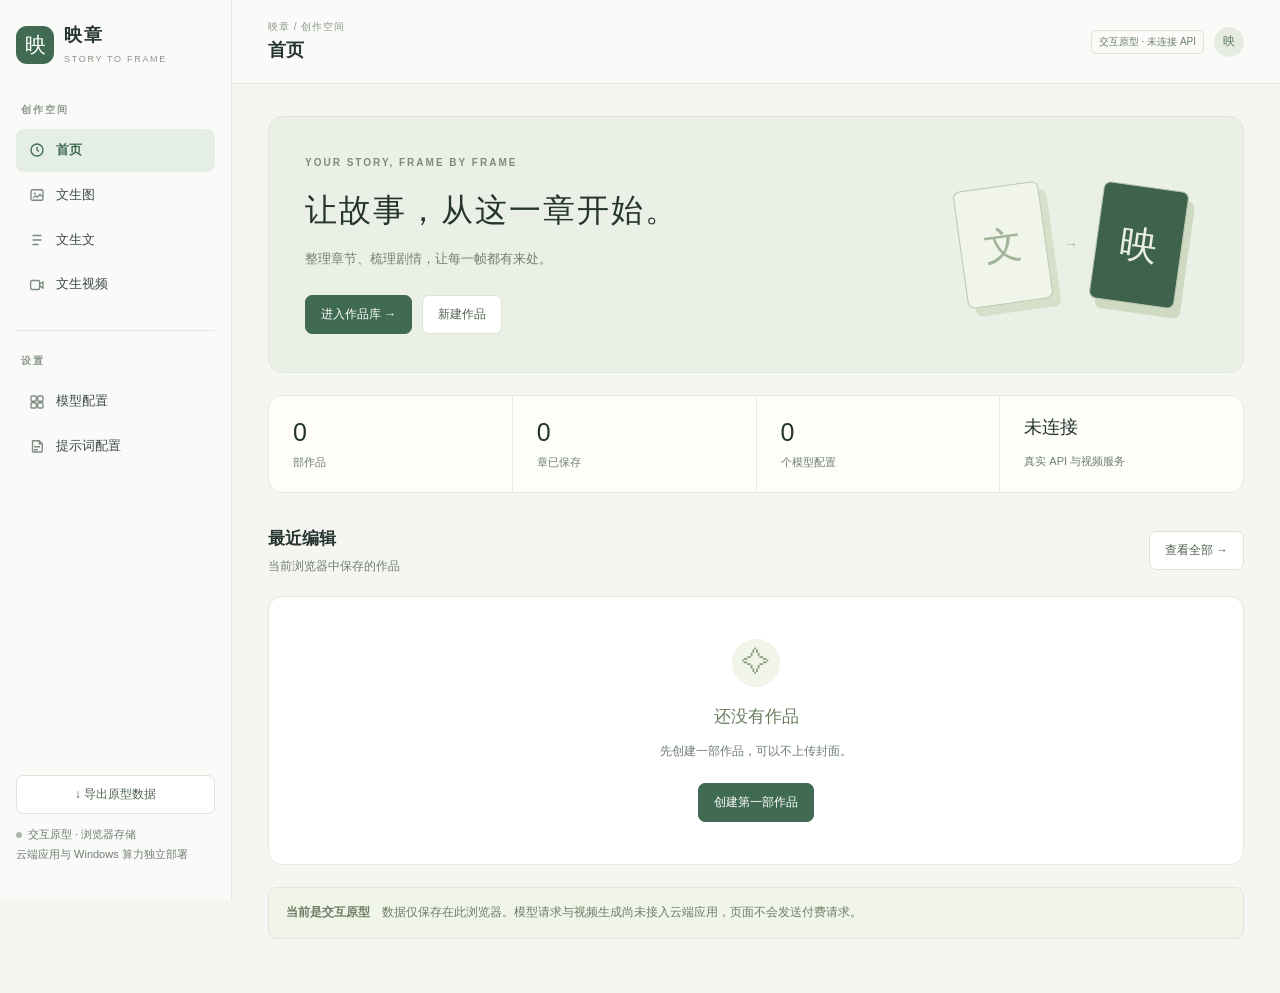
==== src/novel_anime/ui/web/index.html @ 4d5124ff "Deploy designed web interface with cloud persistence and task controls" ====
<!doctype html>
<html lang="zh-CN">
<head>
<meta charset="utf-8">
<meta name="viewport" content="width=device-width, initial-scale=1">
<title>映章 · 小说动漫工作台</title>
<style>
:root {
  --green: #406b52;
  --ink: #25342e;
  --muted: #78847b;
  --line: #e5e9e2;
  --bg: #f5f6f2;
  --side: #fafbf8;
}
* { box-sizing: border-box; }
body {
  margin: 0;
  background: var(--bg);
  color: var(--ink);
  font: 14px/1.6 -apple-system, BlinkMacSystemFont, "Segoe UI", "PingFang SC", "Microsoft YaHei", sans-serif;
}
.app { display: grid; grid-template-columns: 232px 1fr; min-height: 100vh; }
.sidebar {
  background: var(--side);
  border-right: 1px solid var(--line);
  padding: 14px 16px 24px;
  min-height: 100vh;
}
.brand { display: flex; gap: 10px; align-items: center; }
.brand .mark {
  width: 32px; height: 32px; border-radius: 8px; background: var(--green); color: #fff;
  display: grid; place-items: center; font-size: 16px; flex: none;
}
.brand b { display: block; font-size: 16px; font-weight: 650; line-height: 1.2; }
.brand small { display: block; color: #8b938c; font-size: 11px; margin-top: 1px; }
.sidebar-body { margin-top: 22px; }
.nav { display: flex; flex-direction: column; gap: 2px; }
.nav button {
  position: relative;
  width: calc(100% + 32px);
  margin-left: -16px;
  border: 0;
  background: transparent;
  color: #3d4a44;
  text-align: left;
  padding: 10px 16px 10px 18px;
  display: flex;
  align-items: center;
  gap: 10px;
  font-size: 14px;
  cursor: pointer;
}
.nav button svg { width: 18px; height: 18px; flex: none; color: #7d8a82; }
.nav button.active {
  background: #e7f0ea;
  color: var(--green);
  font-weight: 600;
}
.nav button.active svg { color: var(--green); }
.nav button.active::before {
  content: "";
  position: absolute;
  left: 0;
  top: 8px;
  bottom: 8px;
  width: 3px;
  border-radius: 0 2px 2px 0;
  background: var(--green);
}
.nav-label {
  margin: 0 0 8px;
  color: #9aa197;
  font-size: 12px;
  font-weight: 400;
  line-height: 1.2;
}
.nav-split { height: 1px; background: var(--line); margin: 14px 0 12px; }
.main { min-width: 0; min-height: 100vh; }
.topbar {
  height: 56px;
  padding: 0 28px;
  display: flex;
  align-items: center;
  border-bottom: 1px solid #cfd6cc;
  background: var(--bg);
}
.main.has-tabs .topbar { border-bottom: 0; }
.subnav {
  display: flex;
  gap: 28px;
  align-items: flex-end;
  padding: 0 28px;
  border-bottom: 1px solid #cfd6cc;
  background: var(--bg);
}
.subnav.hidden { display: none; }
.subnav button {
  position: relative;
  border: 0;
  background: none;
  padding: 8px 0 14px;
  color: #5d6a63;
  font-size: 14px;
  cursor: pointer;
  white-space: nowrap;
}
.subnav button::after {
  content: "";
  position: absolute;
  left: 50%;
  bottom: -6px;
  width: 11px;
  height: 11px;
  border-radius: 50%;
  transform: translateX(-50%);
  background: var(--bg);
  border: 1.5px solid #c5cdc6;
  z-index: 1;
}
.subnav button.active {
  color: var(--green);
  font-weight: 600;
}
.subnav button.active::after {
  background: var(--green);
  border-color: var(--green);
}
.topbar h1 {
  margin: 0;
  font-size: 16px;
  font-weight: 600;
  letter-spacing: 0;
}
.page-note {
  margin: 28px;
  color: var(--muted);
  font-size: 14px;
}
.page-note.hidden { display: none; }
.back {
  border: 0;
  background: none;
  color: var(--muted);
  padding: 0 10px 0 0;
  font-size: 16px;
  cursor: pointer;
}
.back.hidden { display: none; }
.covers {
  display: grid;
  grid-template-columns: repeat(4, minmax(140px, 180px));
  gap: 28px 24px;
  padding: 32px;
}
.cover-card { position: relative; }
.cover, .cover-add {
  width: 100%;
  aspect-ratio: 2 / 3;
  border: 1px solid #d5ddd4;
  border-radius: 12px;
  background: #fff;
  color: var(--ink);
  cursor: pointer;
  padding: 14px;
  display: flex;
  align-items: flex-end;
  font-size: 15px;
  font-weight: 600;
  text-align: left;
  box-shadow: 0 8px 24px #273d2b0a;
  position: relative;
  overflow: hidden;
}
.cover-img { position: absolute; inset: 0; width: 100%; height: 100%; object-fit: cover; }
.cover span { position: relative; z-index: 1; }
.cover-chip {
  position: absolute;
  top: 10px;
  z-index: 2;
  border: 1px solid #d5ddd4;
  background: #fff;
  border-radius: 7px;
  padding: 2px 8px;
  font-size: 12px;
  cursor: pointer;
}
.cover-edit { right: 10px; color: var(--green); border-color: #c5d7cb; }
.cover-delete { left: 10px; color: #9a5348; border-color: #ead8d4; }
.drawer {
  display: grid;
  grid-template-rows: 0fr;
  width: 100%;
  margin: 0;
  background: #fff;
  transition: grid-template-rows .38s ease;
}
.drawer.open { grid-template-rows: 1fr; }
.drawer-panel {
  overflow: hidden;
  min-height: 0;
}
.drawer-panel-inner {
  padding: 22px 32px 28px;
  transform: translateY(100%);
  transition: transform .4s ease;
}
.drawer.open .drawer-panel-inner {
  transform: translateY(0);
}
@media (prefers-reduced-motion: reduce) {
  .drawer, .drawer-panel-inner { transition: none; }
}
.drawer-head { display: flex; justify-content: space-between; align-items: center; margin-bottom: 16px; }
.drawer-head h2 { margin: 0; font-size: 16px; }
.drawer-label { font-size: 14px; font-weight: 600; margin-bottom: 8px; }
.drawer-close { border: 0; background: none; color: var(--muted); cursor: pointer; font-size: 13px; }
.drawer-body { display: grid; grid-template-columns: 150px 1fr; gap: 28px; align-items: start; }
.meta-rows { display: flex; flex-direction: column; gap: 14px; }
.meta-row { display: grid; grid-template-columns: 84px 1fr; align-items: center; gap: 8px; font-size: 14px; font-weight: 600; }
.meta-row input, .meta-row select {
  width: 100%;
  border: 1px solid #e1e7dc;
  border-radius: 7px;
  background: #fcfdfb;
  padding: 8px 10px;
  font: inherit;
  font-weight: 400;
}
.cover-preview {
  width: 100%;
  aspect-ratio: 2 / 3;
  height: auto;
  border: 1px dashed #c5d7cb;
  border-radius: 12px;
  display: grid;
  place-items: center;
  color: var(--muted);
  font-size: 13px;
  font-weight: 400;
  overflow: hidden;
  background: #f7f8f4;
  cursor: pointer;
  position: relative;
  padding: 0;
}
.cover-preview img { width: 100%; height: 100%; object-fit: cover; }
.cover-preview span {
  position: absolute;
  inset: auto 0 0;
  background: #1e2e2888;
  color: #fff;
  font-size: 12px;
  padding: 4px 0;
}
.cast { margin-top: 22px; }
.cast h3 { margin: 0 0 6px; font-size: 14px; }
.cast p { margin: 0 0 10px; color: var(--muted); font-size: 12px; }
.cast table { width: 100%; border-collapse: collapse; font-size: 13px; }
.cast th, .cast td { text-align: left; padding: 10px 12px; border-bottom: 1px solid var(--line); }
.cast th { color: var(--green); font-weight: 600; background: #f4f7f2; }
.cast td.empty { color: var(--muted); text-align: center; }
.create-hint { margin: 14px 0 0; color: #9a5348; font-size: 12px; }
.create-hint.hidden { display: none; }
.drawer-actions { margin-top: 18px; display: flex; justify-content: space-between; align-items: center; }
.drawer-save, .drawer-delete {
  border-radius: 7px;
  padding: 8px 16px;
  cursor: pointer;
  font: inherit;
  font-size: 13px;
}
.drawer-save { border: 0; background: var(--green); color: #fff; }
.drawer-delete { border: 1px solid #ead8d4; background: #fff; color: #9a5348; }
.drawer-delete.hidden { display: none; }
.cover-add {
  align-items: center;
  justify-content: center;
  color: var(--green);
  font-size: 42px;
  font-weight: 400;
  line-height: 1;
}
.shelf.hidden, #text-pages.hidden, .subnav.hidden { display: none; }
/* Preserve the original sage palette and quiet editorial layout. */
:root{--green-dark:#2d503d;--muted:#6e7c73;--radius:14px;--shadow:0 10px 36px #243f2d06}
button,input,select,textarea{font:inherit}button{touch-action:manipulation}button:focus-visible,a:focus-visible{outline:3px solid #7aab8b;outline-offset:3px}input:focus,textarea:focus,select:focus{outline:2px solid #96b49d;outline-offset:1px;border-color:#96b49d}button:disabled{opacity:.5;cursor:not-allowed}button{transition:background .16s,box-shadow .16s,transform .16s}button:not(:disabled):active{transform:translateY(1px)}[hidden],.hidden{display:none!important}.sidebar{position:sticky;top:0;height:100dvh;display:flex;flex-direction:column;padding-top:25px}.brand{margin-bottom:8px}.brand .mark{width:38px;height:38px;border-radius:11px;font-family:serif;font-size:21px}.brand b{font-size:18px;letter-spacing:2px}.brand small{font-size:9px;letter-spacing:1.7px;margin-top:5px}.sidebar-body{margin-top:30px}.nav-label{letter-spacing:2px;font-size:10px;font-weight:600;margin-left:5px;margin-bottom:13px;color:#8a968d}.nav button{width:100%;margin:0;border-radius:8px;padding:11px 12px;font-size:13px}.nav button.active::before{display:none}.nav button:hover{background:#edf2eb}.nav button.active{background:#e5eee6}.nav-split{margin:24px 0}.sidebar-footer{margin-top:auto;padding-top:24px}.sidebar-footer .btn{width:100%;font-size:12px}.sidebar-footer p{font-size:11px;color:var(--muted);line-height:1.8}.sidebar-footer .dot{display:inline-block;width:6px;height:6px;border-radius:50%;background:#acb7a9;margin-right:6px}.topbar{height:84px;justify-content:space-between;border-color:var(--line);padding:0 36px;background:#fafbf8}.topbar-left{display:flex;align-items:center;gap:8px}.topbar h1{font-size:18px;line-height:1.4}.breadcrumb{font-size:10px;color:#8b968d;letter-spacing:1px;margin-bottom:3px}.topbar-right{display:flex;align-items:center;gap:10px}.prototype-tag{border:1px solid #dce5d9;border-radius:5px;color:#6a7c6c;padding:3px 7px;font-size:10px}.avatar{width:30px;height:30px;display:grid;place-items:center;border-radius:50%;background:#e7ece2;font-size:12px;color:#5d765d}.subnav{padding:0 36px;gap:24px;border-color:var(--line);background:#fafbf8;overflow:auto}.subnav button{font-size:12px;padding:12px 0 16px}.subnav button::after{height:2px;width:100%;border:0;border-radius:0;left:0;bottom:0;transform:none;background:transparent}.subnav button.active::after{background:var(--green)}#workspace{padding:32px 36px;max-width:1480px;margin:0 auto}.welcome{background:#eaf0e5;border:1px solid #dee6d8;border-radius:var(--radius);padding:38px 36px;display:flex;align-items:center;justify-content:space-between;gap:28px;position:relative;overflow:hidden}.eyebrow{font-size:10px;letter-spacing:2px;color:#7c8e78;font-weight:600}.welcome h2{font-family:"Songti SC","Noto Serif CJK SC",serif;font-weight:500;font-size:32px;letter-spacing:2px;margin:14px 0 8px}.welcome p{color:#72816e;font-size:13px}.welcome .actions{margin-top:25px}.welcome-art{display:flex;align-items:center;gap:18px;margin-right:25px;color:#a0b49a}.welcome-art div{width:86px;height:118px;border:1px solid #b9c9ae;border-radius:7px;display:grid;place-items:center;font:38px serif;background:#f4f7ecaa;transform:rotate(-8deg);box-shadow:7px 9px 0 #d5dfc9}.welcome-art div:last-child{transform:rotate(8deg);background:#3f624d;color:#e9eee2;box-shadow:7px 9px 0 #cedac2}.actions{display:flex;align-items:center;gap:10px;flex-wrap:wrap}.btn{display:inline-flex;align-items:center;justify-content:center;gap:6px;padding:9px 15px;border:1px solid #dce3d7;border-radius:7px;color:#50624f;background:#fff;cursor:pointer;font-size:12px;text-decoration:none}.btn:hover:not(:disabled){background:#f0f4eb;border-color:#b8c9af}.btn.primary{background:var(--green);border-color:var(--green);color:#fff}.btn.primary:hover:not(:disabled){background:var(--green-dark)}.stats{display:grid;grid-template-columns:repeat(4,1fr);gap:1px;background:var(--line);border:1px solid var(--line);border-radius:var(--radius);margin:22px 0 32px;overflow:hidden}.stats>div{background:#fdfefa;padding:19px 24px}.stats strong{font-size:25px;font-weight:500;display:block;line-height:1.4}.stats>div:last-child strong{font-size:18px;margin-bottom:9px}.stats span{font-size:11px;color:var(--muted)}.section-head{display:flex;justify-content:space-between;align-items:center;gap:16px;margin-bottom:20px}.section-head h2{font-size:17px;font-weight:600;margin:0 0 5px}.section-head p{font-size:12px;color:var(--muted);margin:0}.section-head .eyebrow{margin-bottom:9px}.recent-list{background:#fff;border:1px solid var(--line);border-radius:var(--radius);overflow:hidden}.recent-item{width:100%;background:#fff;border:0;border-bottom:1px solid var(--line);padding:15px 21px;display:flex;align-items:center;gap:14px;cursor:pointer;text-align:left;color:var(--ink)}.recent-item:last-child{border:0}.recent-item:hover{background:#fafcf6}.recent-item small{display:block;color:var(--muted);font-size:11px;margin-top:3px}.recent-item b{font-size:13px;font-weight:500}.mini-cover{background:#e9eddf;color:#688161;width:34px;height:45px;display:grid;place-items:center;border-radius:3px;font:18px serif}.recent-time{margin-left:auto;color:#83917e;font-size:11px}.notice{border:1px solid #e0e7d9;background:#f0f4e9;border-radius:9px;padding:14px 17px;font-size:12px;color:#6e7e64;display:flex;gap:12px;line-height:1.8;margin:22px 0}.notice b{flex-shrink:0;font-weight:600}.shelf-toolbar{padding:30px 32px 0;display:flex;align-items:center;justify-content:space-between;gap:18px}.shelf-toolbar h2{margin:0 0 3px;font-size:18px}.shelf-toolbar p{font-size:12px;color:var(--muted);margin:0}.shelf-tools{display:flex;gap:8px;align-items:center}.shelf-tools input,.shelf-tools select{border:1px solid var(--line);background:#fff;padding:8px 10px;border-radius:7px;color:var(--ink);font-size:12px}.shelf-tools input{max-width:170px}.covers{grid-template-columns:repeat(auto-fill,minmax(155px,190px));gap:28px 24px;padding:28px 32px}.cover{padding:0;aspect-ratio:3/4;border-radius:10px}.cover:hover{box-shadow:0 8px 24px #273d2b14;transform:translateY(-3px)}.cover-pattern{width:100%;height:100%;background:linear-gradient(135deg,#e5e9da,#eff1e5 50%,#d5dfca);display:flex;flex-direction:column;align-items:center;justify-content:space-between;padding:24px 16px;position:relative;isolation:isolate}.cover-pattern::before{content:"";position:absolute;width:160%;height:90%;border:1px solid #bbc9ac;border-radius:50%;left:-30%;top:40%;z-index:-1;box-shadow:0 10px 0 #d4ddc7,0 20px 0 #b9c8aa33}.cover-pattern strong{font:25px/1.5 "Songti SC",serif;letter-spacing:4px;color:#4b6447;overflow-wrap:anywhere}.cover-pattern small{font-size:9px;letter-spacing:2px;color:#829174}.cover-pattern i{font-style:normal;font-size:8px;letter-spacing:3px;color:#718067}.book-caption{display:flex;align-items:flex-start;justify-content:space-between;margin-top:12px;gap:5px}.book-caption b{font-size:13px;font-weight:600}.book-caption small{display:block;font-size:10px;color:var(--muted);margin-top:4px}.icon-btn{background:transparent;border:0;cursor:pointer;color:#8a9786;letter-spacing:2px;padding:0 3px;min-height:28px}.cover-add{aspect-ratio:3/4;border-style:dashed;background:#f9fbf5;flex-direction:column;gap:12px;border-radius:10px}.cover-add:hover{background:#eff4e9}.cover-add small{font-size:12px;font-weight:400}.drawer{border-top:1px solid var(--line);border-bottom:1px solid var(--line)}.drawer-panel-inner{max-width:1000px}.drawer-body{grid-template-columns:120px 1fr}.drawer-head{margin-bottom:23px}.drawer-head h2{font-size:18px}.upload-placeholder{position:static!important;color:#85947b!important;background:none!important;line-height:2!important;font-size:14px!important}.upload-placeholder small{font-size:9px}.meta-row{grid-template-columns:85px 1fr}.meta-row input,.meta-row select{max-width:550px}.cast p{line-height:1.8}.cast table{border:1px solid var(--line)}#text-pages{padding:24px 36px;max-width:1480px;margin:auto}.chapter-bar{display:flex;align-items:center;gap:12px;margin-bottom:22px;flex-wrap:wrap}.chapter-bar label{font-size:12px;color:var(--muted);display:flex;align-items:center;gap:10px}.chapter-bar select{min-width:180px;max-width:340px;padding:9px 12px;border:1px solid var(--line);border-radius:7px;background:#fff;color:var(--ink);font-size:12px}.chapter-bar>.muted{margin-left:auto;font-size:11px}.editor-grid{display:grid;grid-template-columns:minmax(0,1fr) 240px;gap:22px;align-items:start}.panel{background:#fff;border:1px solid var(--line);border-radius:var(--radius);padding:25px;box-shadow:var(--shadow)}.panel h3{margin:0 0 18px;font-size:15px;font-weight:600}.field{display:flex;flex-direction:column;gap:8px;font-size:12px;font-weight:500;color:#50604e;margin-bottom:18px;min-width:0}.field input,.field select,.field textarea{width:100%;border:1px solid #e0e6da;background:#fcfdf9;border-radius:7px;padding:10px 12px;color:var(--ink);font-size:13px;min-width:0}.field textarea{resize:vertical;line-height:1.9}.field small{color:var(--muted);font-weight:400;font-size:11px;line-height:1.8}.field-row{display:grid;grid-template-columns:1fr 1fr;gap:16px}.manuscript{min-height:340px;font-family:"Songti SC","Noto Serif CJK SC",serif!important;font-size:15px!important;line-height:2.2!important}.editor-footer{display:flex;justify-content:space-between;font-size:10px;color:#8b9683;margin:-9px 0 23px}.guidance{background:#f4f6ed;padding:23px}.guidance h3{font:20px/1.6 "Songti SC",serif;margin:15px 0}.guidance ol{padding-left:18px;font-size:12px;line-height:2;color:#7a8672}.guidance li{padding:5px 0}.guidance p{font-size:11px;color:var(--muted);line-height:1.9}.guidance hr{border:0;border-top:1px solid var(--line);margin:22px 0}.badge{display:inline-flex;border:1px solid #dce6d4;background:#eff5e9;color:#6f835e;border-radius:5px;padding:3px 8px;font-size:10px;white-space:nowrap}.badge.amber{border-color:#ecdfc5;background:#fbf5e9;color:#a08a55}.muted{color:var(--muted);font-size:12px;line-height:1.9}.empty-state{text-align:center;padding:42px 24px;color:var(--muted)}.empty-symbol{width:48px;height:48px;border-radius:50%;background:#f0f4e9;color:#8a9e7b;display:grid;place-items:center;margin:0 auto 16px;font-size:28px}.empty-state h2{font-size:17px;font-weight:500;color:#687c60;margin:8px 0}.empty-state p{font-size:12px;max-width:440px;margin:10px auto 20px;line-height:1.9}.task-summary{display:grid;grid-template-columns:repeat(3,1fr);gap:20px;padding:15px 0}.task-summary small{display:block;font-size:10px;color:var(--muted);margin-bottom:8px}.task-summary b{font-size:13px;font-weight:500;overflow-wrap:anywhere}.task-empty{margin-top:22px}.settings-grid{display:grid;grid-template-columns:minmax(0,1fr) minmax(260px,.65fr);gap:24px;align-items:start}.prompt-grid{display:grid;grid-template-columns:1fr 1fr;gap:22px;margin-bottom:22px}.prompt-grid .field{margin-bottom:0}.step-number{font-size:11px;color:#8ba17d;margin-right:10px}.sr-only{position:absolute;width:1px;height:1px;overflow:hidden;clip:rect(0,0,0,0)}.toast{position:fixed;bottom:25px;left:calc(50% + 116px);transform:translate(-50%,15px);background:#304d3b;color:#fff;box-shadow:0 7px 30px #253b2b20;padding:12px 20px;border-radius:9px;font-size:12px;max-width:90vw;opacity:0;pointer-events:none;transition:opacity .2s,transform .2s;z-index:100}.toast.visible{opacity:1;transform:translate(-50%,0)}.prototype-banner{font-size:11px;color:#8d987f;padding-top:15px;line-height:1.8}
@media(min-width:1600px){.app{grid-template-columns:250px 1fr}.sidebar{padding-left:22px;padding-right:22px}.topbar{padding-left:50px;padding-right:50px}}
@media(max-width:1100px){.app{grid-template-columns:190px 1fr}.topbar{padding:0 24px}#workspace,#text-pages{padding:24px}.welcome{padding:28px}.welcome-art{margin:0}.welcome-art div{width:58px;height:85px;font-size:30px}.welcome h2{font-size:26px}.editor-grid{grid-template-columns:1fr}.guidance{display:none}.stats>div{padding:17px}.settings-grid{grid-template-columns:1fr}.shelf-toolbar{align-items:flex-start;flex-direction:column}.toast{left:calc(50% + 95px)}}
@media(max-width:700px){.app{display:block}.sidebar{height:auto;position:relative;min-height:0;padding:16px;border-bottom:1px solid var(--line);border-right:0}.brand{margin-bottom:14px}.sidebar-body{margin:0;display:flex;flex-direction:column;gap:7px}.nav{flex-direction:row;gap:4px;overflow-x:auto}.nav button{width:auto;white-space:nowrap;flex:none;padding:8px 10px;font-size:11px}.nav button svg{width:15px;height:15px}.nav-label,.nav-split,.sidebar-footer{display:none}.topbar{height:70px;padding:0 18px}#workspace,#text-pages{padding:20px 16px}.welcome{padding:25px 22px}.welcome h2{font-size:25px}.welcome-art{display:none}.stats{grid-template-columns:1fr 1fr;margin-bottom:25px}.stats>div{padding:16px 20px}.subnav{padding:0 18px;gap:22px}.shelf-toolbar{padding:22px 18px 0}.shelf-tools{flex-wrap:wrap;width:100%}.shelf-tools input{max-width:none;flex:1;min-width:100px}.covers{padding:22px 18px;grid-template-columns:repeat(2,minmax(0,1fr));gap:24px 18px}.drawer-panel-inner{padding:22px 18px}.drawer-body{grid-template-columns:90px 1fr;gap:16px}.meta-row{display:flex;align-items:stretch;flex-direction:column;font-size:12px;gap:5px}.meta-row input,.meta-row select{font-size:12px}.cast{overflow:auto}.cast table{min-width:400px}.notice{flex-direction:column;gap:3px;font-size:11px}.prompt-grid,.field-row{grid-template-columns:1fr;gap:0}.prompt-grid{gap:18px}.panel{padding:20px}.task-summary{grid-template-columns:1fr;gap:15px}.recent-time{font-size:9px}.chapter-bar>.muted{margin-left:0}.toast{left:50%}.empty-state{padding:35px 12px}.section-head{align-items:flex-start}.topbar-right .prototype-tag{max-width:90px;font-size:9px}.field input,.field select,.field textarea{font-size:16px}}
@media(prefers-reduced-motion:reduce){*,*::before,*::after{transition:none!important;scroll-behavior:auto!important}}

</style>
</head>
<body>
<div class="app">
  <aside class="sidebar">
    <div class="brand"><div class="mark">映</div><div><b>映章</b><small>STORY TO FRAME</small></div></div>
    <div class="sidebar-body">
      <div class="nav-label">创作空间</div>
      <nav class="nav" aria-label="创作空间">
        <button type="button" class="active" data-nav="home"><svg viewBox="0 0 24 24" fill="none" stroke="currentColor" stroke-width="1.8"><circle cx="12" cy="12" r="8"/><path d="M12 8v4l2.5 2"/></svg>首页</button>
        <button type="button" data-nav="image"><svg viewBox="0 0 24 24" fill="none" stroke="currentColor" stroke-width="1.8"><rect x="4" y="5" width="16" height="14" rx="2"/><circle cx="9" cy="10" r="1.4" fill="currentColor" stroke="none"/><path d="M7 16l3.2-3.2 2.2 2.2L16 11l3 3.5"/></svg>文生图</button>
        <button type="button" data-nav="text"><svg viewBox="0 0 24 24" fill="none" stroke="currentColor" stroke-width="1.8"><path d="M6 6h12M6 12h12M6 18h8"/></svg>文生文</button>
        <button type="button" data-nav="video"><svg viewBox="0 0 24 24" fill="none" stroke="currentColor" stroke-width="1.8"><rect x="3.5" y="6" width="12" height="12" rx="2"/><path d="M15.5 10.5 20 8v8l-4.5-2.5z"/></svg>文生视频</button>
      </nav>
      <div class="nav-split"></div>
      <div class="nav-label">设置</div>
      <nav class="nav" aria-label="设置">
        <button type="button" data-nav="models"><svg viewBox="0 0 24 24" fill="none" stroke="currentColor" stroke-width="1.8"><rect x="4" y="4" width="7" height="7" rx="1.5"/><rect x="13" y="4" width="7" height="7" rx="1.5"/><rect x="4" y="13" width="7" height="7" rx="1.5"/><rect x="13" y="13" width="7" height="7" rx="1.5"/></svg>模型配置</button>
        <button type="button" data-nav="prompts"><svg viewBox="0 0 24 24" fill="none" stroke="currentColor" stroke-width="1.8"><path d="M7 5h8l4 4v10a1 1 0 0 1-1 1H7a1 1 0 0 1-1-1V6a1 1 0 0 1 1-1z"/><path d="M15 5v4h4M8 13h8M8 17h5"/></svg>提示词配置</button>
      </nav>
    </div>
  <div class="sidebar-footer"><button class="btn" data-action="export">↓ 导出原型数据</button><p><span class="dot"></span>交互原型 · 浏览器存储<br>云端应用与 Windows 算力独立部署</p></div></aside>
  <main class="main">
    <header class="topbar"><div class="topbar-left"><button type="button" class="back hidden" id="back-novels" aria-label="返回作品库">←</button><div><div class="breadcrumb" id="breadcrumb">映章 / 创作空间</div><h1 id="page-title">首页</h1></div></div><div class="topbar-right"><span class="prototype-tag">交互原型 · 未连接 API</span><span class="avatar" aria-label="个人工作台">映</span></div></header>
    <nav class="subnav hidden" id="text-tabs" aria-label="文生文页面">
      <button type="button" class="active" data-text="source">章节原文</button>
      <button type="button" data-text="outline">改编大纲</button>
      <button type="button" data-text="shots">分镜工作台</button>
      <button type="button" data-text="analysis">本章分析与角色资料</button>
      <button type="button" data-text="tasks">文本任务</button>
    </nav>
    <p class="page-note hidden" id="page-note">服务代开发，暂不可用</p>
    <div class="shelf hidden" id="novel-shelf">
      <div class="shelf-toolbar"><div><h2 id="shelf-title">作品库</h2><p>从一部作品开始，让章节逐步成为画面。</p></div><div class="shelf-tools"><input id="book-search" type="search" aria-label="搜索作品" placeholder="搜索作品名称"><select id="book-filter" aria-label="按风格筛选"><option value="all">全部风格</option><option>国风动画</option><option>二维动画</option><option>日系动画</option><option>写实动画</option></select><button class="btn primary" data-action="create">＋ 新建作品</button></div></div><div class="covers" id="covers"></div><p id="no-matches" class="page-note" hidden>没有符合条件的作品，试试其他关键词或风格。</p>
      <section class="drawer" id="novel-drawer" aria-label="编辑小说" hidden>
        <div class="drawer-panel"><div class="drawer-panel-inner">
        <div class="drawer-head"><h2 id="drawer-title">编辑小说</h2><button type="button" class="drawer-close" id="close-drawer">收起</button></div>
        <div class="drawer-body">
          <div>
            <div class="drawer-label">封面</div>
            <button type="button" class="cover-preview" id="cover-preview">上传封面</button>
            <input id="edit-cover" type="file" accept="image/*" hidden>
          </div>
          <div class="meta-rows">
            <label class="meta-row">小说名称<input id="edit-title" type="text" maxlength="100" placeholder="为你的故事取个名字"></label>
            <label class="meta-row">风格
              <select id="edit-style">
                <option>国风动画</option>
                <option>二维动画</option>
                <option>日系动画</option>
                <option>写实动画</option>
              </select>
            </label>
          </div>
        </div>
        <div class="cast">
          <h3>人物形象</h3>
          <p>不在这里手写。分析章节后，由 AI 按章节提出建议，确认后采用。</p>
          <table>
            <thead><tr><th>角色</th><th>外貌</th><th>服装</th><th>来源章节</th></tr></thead>
            <tbody id="cast-body"></tbody>
          </table>
        </div>
        <p class="create-hint hidden" id="create-hint">填写作品名称后保存，封面可稍后添加。</p>
        <div class="drawer-actions"><button type="button" class="drawer-delete" id="delete-novel">删除这本小说</button><button type="button" class="drawer-save" id="save-novel">保存</button></div>
        </div></div>
      </section>
    </div>
    <div id="workspace"></div>
    <div id="text-pages" class="hidden">
      <section data-text-page="source"></section>
      <section data-text-page="outline" class="hidden"></section>
      <section data-text-page="shots" class="hidden"></section>
      <section data-text-page="analysis" class="hidden"></section>
      <section data-text-page="tasks" class="hidden"></section>
    </div>
  </main>
</div>
<div id="toast" class="toast" role="status" aria-live="polite"></div>
<script>
// Standalone prototype: all data stays in this browser. No external API requests.
const $ = id => document.getElementById(id);
const esc = value => String(value ?? '').replace(/[&<>"']/g, c => ({'&':'&amp;','<':'&lt;','>':'&gt;','"':'&quot;',"'":'&#39;'}[c]));
const uid = () => globalThis.crypto?.randomUUID?.() || `id-${Date.now()}-${Math.random().toString(36).slice(2)}`;
const KEY = 'yingzhang-design-v2';
const fresh = () => ({novels:[], profiles:[], activeProfile:'', templates:{analysis:'提取本章事件、人物与原文依据，标明存疑项，不补写不存在的事实。',outline:'保持因果、人物动机与关键信息揭示顺序，将本章改编为场景大纲。',shots:'按剧情需要拆镜，描述景别、人物动作、镜头运动及画面连续性。',review:'检查原文引用、人物一致性、因果与观众知情顺序，列出需人工复核的问题。'}});
let data = fresh();
let storageWarning = '';
try { const raw = null; if (raw?.version === 2 && Array.isArray(raw.novels) && Array.isArray(raw.profiles)) data = {...fresh(),...raw}; } catch { storageWarning = '无法读取浏览器存储。本次修改仍可编辑，请导出备份。'; }
let route='home', currentId=null, tab='source', chapterId=null, search='', filter='all', editingId=null, editDraft=null, dirty=false;
const labels={home:'首页',text:'文生文',image:'文生图',video:'文生视频',models:'模型配置',prompts:'提示词配置'};
const current=()=>data.novels.find(n=>n.id===currentId);
const chapter=()=>current()?.chapters.find(c=>c.id===chapterId);
const notify=message=>{ $('toast').textContent=message; $('toast').classList.add('visible'); clearTimeout(notify.timer); notify.timer=setTimeout(()=>$('toast').classList.remove('visible'),3500); };
function persist(){try {localStorage.setItem(KEY,JSON.stringify({...data,version:2}));return true;}catch{notify('浏览器存储空间不足或已禁用。请导出备份，当前数据仅在内存中。');return false;}}
function leaveDraft(){return !dirty || confirm('有未保存的修改，离开后会丢失。继续离开？');}
function closeEditor(){ $('novel-drawer').hidden=true; $('novel-drawer').classList.remove('open'); editDraft=null; editingId=null; dirty=false; }
function go(next){if(!leaveDraft())return;closeEditor();route=next;currentId=null;chapterId=null;tab='source';render();}
function download(name,value){const url=URL.createObjectURL(new Blob([JSON.stringify(value,null,2)],{type:'application/json'}));const a=document.createElement('a');a.href=url;a.download=name;a.click();setTimeout(()=>URL.revokeObjectURL(url),1000);}
function exportData(){download('映章-原型备份.json',{...data,version:2,exportedAt:new Date().toISOString()});notify('备份已导出，不包含 API 密钥。');}
function badge(text,tone=''){return `<span class="badge ${tone}">${esc(text)}</span>`;}
function empty(title,text,action=''){return `<div class="empty-state"><div class="empty-symbol">✧</div><h2>${esc(title)}</h2><p>${esc(text)}</p>${action}</div>`;}
function button(text,action,primary=false){return `<button type="button" class="btn ${primary?'primary':''}" data-action="${action}">${text}</button>`;}
function render(){
 document.querySelectorAll('[data-nav]').forEach(b=>{b.classList.toggle('active',b.dataset.nav===route);if(b.dataset.nav===route)b.setAttribute('aria-current','page');else b.removeAttribute('aria-current');});
 const inBook=route==='text'&&current();
 $('page-title').textContent=inBook?current().title:labels[route];
 $('breadcrumb').textContent=inBook?'创作空间 / 文生文 / 作品':'映章 / '+(route==='models'||route==='prompts'?'设置':'创作空间');
 $('back-novels').classList.toggle('hidden',!inBook);
 $('text-tabs').classList.toggle('hidden',!inBook);
 document.querySelector('.main').classList.toggle('has-tabs',!!inBook);
 $('novel-shelf').classList.toggle('hidden',route!=='text'||!!inBook);
 $('text-pages').classList.toggle('hidden',!inBook);
 $('page-note').classList.add('hidden');
 $('workspace').hidden=!!inBook||route==='text';
 if(inBook)renderBook();else if(route==='text')renderShelf();else if(route==='home')renderHome();else if(route==='models')renderModels();else if(route==='prompts')renderPrompts();else renderUnavailable();
}
function renderHome(){
 const count=data.novels.reduce((a,n)=>a+n.chapters.length,0);
 $('workspace').innerHTML=`<section class="welcome"><div><div class="eyebrow">YOUR STORY, FRAME BY FRAME</div><h2>让故事，从这一章开始。</h2><p>整理章节、梳理剧情，让每一帧都有来处。</p><div class="actions">${button('进入作品库 →','library',true)}${button('新建作品','create')}</div></div><div class="welcome-art" aria-hidden="true"><div>文</div><span>→</span><div>映</div></div></section><div class="stats"><div><strong>${data.novels.length}</strong><span>部作品</span></div><div><strong>${count}</strong><span>章已保存</span></div><div><strong>${data.profiles.length}</strong><span>个模型配置</span></div><div><strong>未连接</strong><span>真实 API 与视频服务</span></div></div><section class="section-head"><div><h2>最近编辑</h2><p>当前浏览器中保存的作品</p></div>${button('查看全部 →','library')}</section><div class="recent-list">${data.novels.slice().sort((a,b)=>b.updated.localeCompare(a.updated)).slice(0,4).map(n=>`<button class="recent-item" data-open="${n.id}"><span class="mini-cover">${esc(n.title[0])}</span><span><b>${esc(n.title)}</b><small>${esc(n.style)} · ${n.chapters.length} 章</small></span><span class="recent-time">${new Date(n.updated).toLocaleDateString('zh-CN')}　→</span></button>`).join('')||empty('还没有作品','先创建一部作品，可以不上传封面。',button('创建第一部作品','create',true))}</div><div class="notice"><b>当前是交互原型</b><span>数据仅保存在此浏览器。模型请求与视频生成尚未接入云端应用，页面不会发送付费请求。</span></div>`;
}
function renderShelf(){
 const items=data.novels.filter(n=>n.title.toLowerCase().includes(search.toLowerCase())&&(filter==='all'||n.style===filter));
 $('shelf-title').textContent=`作品库 · ${data.novels.length}`;
 $('covers').innerHTML=items.map(n=>`<article class="cover-card"><button class="cover" data-open="${n.id}" aria-label="打开作品 ${esc(n.title)}">${n.cover?`<img class="cover-img" alt="" src="${esc(n.cover)}">`:`<div class="cover-pattern" aria-hidden="true"><small>映章 · 原创故事</small><strong>${esc(n.title)}</strong><i>STORY TO FRAME</i></div>`}</button><div class="book-caption"><div><b>${esc(n.title)}</b><small>${esc(n.style)} · ${n.chapters.length} 章</small></div><button class="icon-btn" data-edit="${n.id}" aria-label="编辑 ${esc(n.title)}">•••</button></div></article>`).join('')+`<button class="cover-add" data-action="create"><span>＋</span><small>新建作品</small></button>`;
 $('no-matches').hidden=items.length>0||!data.novels.length;
}
function openBook(id){if(!leaveDraft())return;closeEditor();route='text';currentId=id;tab='source';chapterId=current()?.chapters[0]?.id||null;render();}
function openEditor(id=null){if(!leaveDraft())return;editingId=id;editDraft=id?structuredClone(data.novels.find(n=>n.id===id)):{id:uid(),title:'',style:'国风动画',cover:'',characters:[],chapters:[],updated:new Date().toISOString()};dirty=false;
 $('drawer-title').textContent=id?'编辑作品':'新建作品';$('edit-title').value=editDraft.title;$('edit-style').value=editDraft.style;$('edit-cover').value='';$('delete-novel').classList.toggle('hidden',!id);$('create-hint').classList.add('hidden');showCover();renderCast(editDraft.characters);$('novel-drawer').hidden=false;requestAnimationFrame(()=>$('novel-drawer').classList.add('open'));$('edit-title').focus();
}
function showCover(){$('cover-preview').innerHTML=editDraft.cover?`<img alt="封面预览" src="${esc(editDraft.cover)}"><span>更换封面</span>`:'<span class="upload-placeholder">＋<br>上传封面<br><small>选填 · JPG / PNG / WebP</small></span>';}
function renderCast(rows){$('cast-body').innerHTML=rows.length?rows.map(r=>`<tr><td>${esc(r.name)}</td><td>${esc(r.appearance)}</td><td>${esc(r.costume)}</td><td>${esc(r.source)}</td></tr>`).join(''):'<tr><td class="empty" colspan="4">暂无已确认的角色资料。分析结果需人工确认后再采用。</td></tr>';}
function saveBook(){const title=$('edit-title').value.trim();if(!title){$('create-hint').textContent='请填写作品名称，封面可以稍后添加。';$('create-hint').classList.remove('hidden');$('edit-title').focus();return;}editDraft.title=title;editDraft.style=$('edit-style').value;editDraft.updated=new Date().toISOString();const i=data.novels.findIndex(n=>n.id===editingId);if(i>=0)data.novels[i]=editDraft;else data.novels.push(editDraft);const ok=persist();closeEditor();renderShelf();if(ok)notify('作品已保存到当前浏览器。');}
function removeBook(){if(!editingId||!confirm(`删除《${editDraft.title}》及其章节？此操作无法撤销，请先导出备份。`))return;data.novels=data.novels.filter(n=>n.id!==editingId);persist();closeEditor();renderShelf();notify('作品已删除。');}
function chapterBar(){return `<div class="chapter-bar"><label>当前章节 <select id="chapter-select"><option value="">＋ 新章节</option>${current().chapters.map(c=>`<option value="${c.id}" ${c.id===chapterId?'selected':''}>${esc(c.title)}</option>`).join('')}</select></label>${button('＋ 新章节','new-chapter')}<span class="muted">${esc(current().style)} · ${current().chapters.length} 章</span></div>`;}
function renderBook(){
 document.querySelectorAll('[data-text]').forEach(b=>{b.classList.toggle('active',b.dataset.text===tab);b.setAttribute('aria-selected',String(b.dataset.text===tab));});
 document.querySelectorAll('[data-text-page]').forEach(p=>p.classList.toggle('hidden',p.dataset.textPage!==tab));
 const host=document.querySelector(`[data-text-page="${tab}"]`);let c=chapter();let content='';
 if(tab==='source')content=`<div class="editor-grid"><section class="panel"><div class="section-head"><div><h2>章节原文</h2><p>保存正文后，再开始文本改编。</p></div><label class="btn">导入 TXT<input type="file" id="import-text" accept=".txt,text/plain" hidden></label></div><label class="field">章节标题<input id="chapter-title" maxlength="100" value="${esc(c?.title||'')}" placeholder="例如：第一章 · 山雨欲来"></label><label class="field">正文<textarea id="chapter-text" class="manuscript" placeholder="粘贴这一章的故事……">${esc(c?.text||'')}</textarea></label><div class="editor-footer"><span id="word-count">${(c?.text||'').replace(/\s/g,'').length} 字</span><span id="save-state">${c?'已保存至浏览器':'尚未保存'}</span></div><label class="field">可选前情<textarea id="chapter-context" rows="3" placeholder="仅填写理解本章所需的前情，不会自动读取其他章节。">${esc(c?.context||'')}</textarea></label><div class="actions">${button('保存章节','save-chapter',true)}${button('前往文本任务 →','tasks')}</div></section><aside class="panel guidance"><div class="eyebrow">创作提示</div><h3>先忠于故事，再让画面发生。</h3><ol><li>每次处理一章，保留原文段落与对话。</li><li>前情由你主动补充，避免自动混入其他章节。</li><li>角色形象需要确认，保持跨镜头一致。</li></ol><hr><span class="badge">浏览器原型</span><p>保存可在刷新后恢复。清除浏览器数据会删除本地记录，建议定期导出备份。</p></aside></div>`;
 else if(tab==='analysis')content=`<div class="panel"><div class="section-head"><div><h2>本章分析与角色资料</h2><p>分析结果绑定章节和原文版本，角色资料确认后用于后续镜头。</p></div>${badge('尚未分析')}</div>${empty('还没有分析结果',c?'章节已保存。接通真实模型后，可在此审阅事件、人物、引用和存疑项。':'请先在「章节原文」保存一章。',button('返回章节原文','source'))}<div class="notice">角色关系与原文依据属于本章；角色外观、服装和参考图作为作品资料维护，不自动覆盖已确认版本。</div></div>`;
 else if(tab==='outline'||tab==='shots')content=`<div class="panel"><div class="section-head"><div><h2>${tab==='outline'?'改编大纲':'分镜工作台'}</h2><p>${tab==='outline'?'按场景组织冲突、动作与信息揭示。':'逐镜审阅景别、动作、连续性与提示词。'}</p></div>${badge('暂无生成结果')}</div>${empty(tab==='outline'?'故事还没有改编成场景':'镜头，等待故事落笔。','原型不会伪造模型结果。先保存章节，再配置线上模型。',button('查看文本任务','tasks',true))}</div>`;
 else content=`<section class="panel"><div class="section-head"><div><h2>文本任务</h2><p>分析 → 大纲 → 分镜与提示词 → 复核</p></div>${badge('未连接','amber')}</div><div class="task-summary"><div><small>当前章节</small><b>${esc(c?.title||'尚未保存章节')}</b></div><div><small>语言模型</small><b>${esc(data.profiles.find(p=>p.id===data.activeProfile)?.model||'未配置')}</b></div><div><small>执行方式</small><b>线上 API · 云端执行</b></div></div><div class="notice"><b>此文件为页面原型</b><span>保存的配置不会同步到云服务器。这里不创建真实任务、不扣费，也不展示模拟成功结果。</span></div><div class="actions"><button class="btn primary" disabled title="需接入云端应用后使用">提交文本改编 · 待接入</button>${button('配置模型 →','models')}</div></section><section class="panel task-empty">${empty('暂无执行记录','真实接入后显示阶段、更新时间、失败原因和执行尝试；重试保留已保存结果。')}</section>`;
 host.innerHTML=chapterBar()+content;
 $('chapter-select').addEventListener('change',e=>{if(!leaveDraft()){e.target.value=chapterId||'';return;}dirty=false;chapterId=e.target.value||null;renderBook();});
 if(tab==='source'){
 ['chapter-title','chapter-text','chapter-context'].forEach(id=>$(id).addEventListener('input',()=>{dirty=true;$('save-state').textContent='有未保存的修改';$('word-count').textContent=$('chapter-text').value.replace(/\s/g,'').length+' 字';}));
 $('import-text').addEventListener('change',async e=>{const f=e.target.files[0];if(!f)return;if(f.size>2*1024*1024){notify('TXT 文件需小于 2 MB。');return;}try{const text=new TextDecoder('utf-8',{fatal:true}).decode(await f.arrayBuffer());if(text.includes('\0'))throw Error();if($('chapter-text').value&&!confirm('用文件内容替换当前正文？'))return;$('chapter-text').value=text;$('chapter-text').dispatchEvent(new Event('input'));notify('正文已载入，记得保存章节。');}catch{notify('请使用 UTF-8 编码的 TXT 文件。');}});
 }
}
function saveChapter(){const title=$('chapter-title').value.trim(),text=$('chapter-text').value;if(!title||!text.trim()){notify('请填写章节标题与正文。');return;}if(new Blob([text]).size>2*1024*1024){notify('正文不能超过 2 MB。');return;}const old=chapter();const item={id:old?.id||uid(),title,text,context:$('chapter-context').value,revision:(old?.revision||0)+1};if(old)Object.assign(old,item);else current().chapters.push(item);chapterId=item.id;current().updated=new Date().toISOString();const ok=persist();dirty=false;renderBook();if(ok)notify('章节已保存 · v'+item.revision);}
function renderModels(){const p=data.activeProfile==='__new__'?{}:(data.profiles.find(p=>p.id===data.activeProfile)||data.profiles[0]||{});
 $('workspace').innerHTML=`<div class="section-head"><div><div class="eyebrow">SETTINGS / MODELS</div><h2>让合适的模型，参与创作。</h2><p>当前优先使用线上 API；视频模型由 Windows 上的 ComfyUI 提供。</p></div>${badge('配置原型 · 未连接','amber')}</div><div class="settings-grid"><section class="panel"><h3>语言模型</h3><label class="field">已保存配置<select id="profile-select"><option value="">＋ 新建线上配置</option>${data.profiles.map(x=>`<option value="${x.id}" ${x.id===p.id?'selected':''}>${esc(x.name)} · ${esc(x.model)}</option>`).join('')}</select></label><form id="profile-form"><div class="field-row"><label class="field">配置名称<input id="profile-name" required maxlength="60" value="${esc(p.name||'线上模型')}"></label><label class="field">协议<select id="profile-protocol"><option value="chat_completions">OpenAI Chat Completions</option><option value="responses">OpenAI Responses</option></select></label></div><label class="field">API Base URL<input id="profile-url" required type="url" placeholder="https://api.example.com/v1" value="${esc(p.url||'')}"></label><label class="field">模型 ID<input id="profile-model" required placeholder="服务商提供的实际模型标识" value="${esc(p.model||'')}"></label><label class="field">API Key 环境变量名<input id="profile-env" required value="${esc(p.env||'NOVEL_LLM_API_KEY')}"><small>这里只填变量名称。实际密钥由云端执行器读取，不放入浏览器或导出文件。</small></label><div class="field-row"><label class="field">请求超时（秒）<input id="profile-timeout" type="number" min="10" max="1800" value="${p.timeout||180}" required></label><label class="field">最大输出 token<input id="profile-tokens" type="number" min="256" max="131072" value="${p.tokens||8192}" required></label></div><div class="actions"><button class="btn primary" type="submit">保存配置草案</button><button class="btn" type="button" disabled title="原型未接入模型 API">连接测试 · 待接入</button></div></form></section><aside><section class="panel"><h3>ComfyUI 视频工作流</h3>${badge('Windows · 待接入')}<p class="muted">保留本地 GPU 的视频生成能力。需确认 Windows 地址和已跑通的 API 工作流后再开放执行。</p><label class="field">服务地址<input disabled placeholder="待配置 Windows 服务地址"></label><button class="btn" disabled>保存视频配置 · 待接入</button></section><div class="notice"><span>线上模型、LM Studio 与 ComfyUI 独立配置。不会自动回退本地模型或切换服务商。</span></div></aside></div>`;
 $('profile-protocol').value=p.protocol||'chat_completions';
 $('profile-select').value=p.id||'';
 $('profile-select').addEventListener('change',e=>{data.activeProfile=e.target.value;if(!data.activeProfile){data.activeProfile='__new__';}renderModelsNew(e.target.value);});
 $('profile-form').addEventListener('submit',e=>{e.preventDefault();try{const url=new URL($('profile-url').value.trim());if(url.protocol!=='https:'||url.username||url.password||url.search||url.hash)throw Error();const env=$('profile-env').value.trim();if(!/^[A-Za-z_][A-Za-z0-9_]*$/.test(env)||/^sk[-_]/i.test(env)){notify('请填写合法环境变量名，例如 NOVEL_LLM_API_KEY，不要填写密钥。');return;}const item={id:p.id||uid(),name:$('profile-name').value.trim(),url:url.href.replace(/\/$/,''),model:$('profile-model').value.trim(),env,protocol:$('profile-protocol').value,timeout:Number($('profile-timeout').value),tokens:Number($('profile-tokens').value)};if(!item.name||!item.model){notify('配置名称和模型 ID 不能为空。');return;}const i=data.profiles.findIndex(x=>x.id===item.id);if(i>=0)data.profiles[i]=item;else data.profiles.push(item);data.activeProfile=item.id;const ok=persist();renderModels();if(ok)notify('配置草案已保存在浏览器，尚未同步云端或连接。');}catch{notify('请输入不含账号、查询参数或片段的 HTTPS API 地址。');}});
}
function renderModelsNew(id){renderModels();}
function renderPrompts(){const names={analysis:'本章分析',outline:'改编大纲',shots:'分镜与提示词',review:'结果复核'};$('workspace').innerHTML=`<div class="section-head"><div><div class="eyebrow">SETTINGS / PROMPTS</div><h2>保留创作偏好，也保留故事依据。</h2><p>按阶段维护提示词草案；修改不会自动覆盖已保存结果。</p></div>${badge('草案 v1')}</div><form id="prompt-form"><div class="prompt-grid">${Object.entries(names).map(([key,name],i)=>`<section class="panel"><h3><span class="step-number">0${i+1}</span>${name}</h3><label class="field"><span class="sr-only">${name}提示词</span><textarea id="prompt-${key}" rows="5" maxlength="20000" required>${esc(data.templates[key])}</textarea></label></section>`).join('')}</div><div class="actions"><button class="btn primary" type="submit">保存提示词草案</button><span class="muted">仅保存在浏览器，尚未接入实际生成流程。</span></div></form>`;$('prompt-form').addEventListener('submit',e=>{e.preventDefault();for(const key of Object.keys(names))data.templates[key]=$('prompt-'+key).value; if(persist())notify('提示词草案已保存。');});}
function renderUnavailable(){const isVideo=route==='video';$('workspace').innerHTML=`<div class="panel">${empty(isVideo?'把分镜交给画面，还需要连接工作流。':'人物与场景，即将在这里成形。',isVideo?'Windows ComfyUI 尚未接入。后续会展示逐镜队列、执行进度、失败重试与输出视频。':'文生图功能尚未接入。后续用于角色参考、场景与关键帧素材。',button('查看模型配置','models'))}<div class="notice"><span>${isVideo?'视频任务与文本任务分开管理。提交中、未知、失败和已完成应分别显示。':'当前不提供图片生成按钮，避免把原型交互误认为真实模型调用。'}</span></div></div>`;}
// Navigation and page-level actions use delegation to survive re-rendering.
document.addEventListener('click',e=>{const nav=e.target.closest('[data-nav]');if(nav){go(nav.dataset.nav);return;}const b=e.target.closest('[data-action],[data-open],[data-edit],[data-text]');if(!b)return;if(b.dataset.open){openBook(b.dataset.open);return;}if(b.dataset.edit){openEditor(b.dataset.edit);return;}if(b.dataset.text){if(!leaveDraft())return;dirty=false;tab=b.dataset.text;renderBook();return;}const a=b.dataset.action;if(a==='library')go('text');else if(a==='create'){if(route!=='text'){if(!leaveDraft())return;closeEditor();route='text';currentId=null;render();}openEditor();}else if(a==='save-chapter')saveChapter();else if(a==='new-chapter'){if(leaveDraft()){dirty=false;chapterId=null;tab='source';renderBook();}}else if(['tasks','source'].includes(a)){if(leaveDraft()){dirty=false;tab=a;renderBook();}}else if(a==='models')go('models');else if(a==='export')exportData();});
$('back-novels').addEventListener('click',()=>go('text'));
$('close-drawer').addEventListener('click',()=>{if(leaveDraft())closeEditor();});
$('save-novel').addEventListener('click',()=>saveBook());$('delete-novel').addEventListener('click',()=>removeBook());
['edit-title','edit-style'].forEach(id=>$(id).addEventListener('input',()=>dirty=true));
$('cover-preview').addEventListener('click',()=>$('edit-cover').click());
$('edit-cover').addEventListener('change',e=>{const file=e.target.files[0],target=editDraft;if(!file||!target)return;if(!['image/jpeg','image/png','image/webp'].includes(file.type)||file.size>2*1024*1024){notify('请上传 2 MB 以内的 JPG、PNG 或 WebP 图片。');return;}const reader=new FileReader();reader.onerror=()=>notify('封面读取失败，请重试。');reader.onload=()=>{if(target!==editDraft)return;target.cover=String(reader.result);dirty=true;showCover();};reader.readAsDataURL(file);});
$('book-search').addEventListener('input',e=>{search=e.target.value;renderShelf();});$('book-filter').addEventListener('change',e=>{filter=e.target.value;renderShelf();});
window.addEventListener('beforeunload',e=>{if(dirty){e.preventDefault();e.returnValue='';}});
document.addEventListener('keydown',e=>{if(e.key==='Escape'&&!$('novel-drawer').hidden&&leaveDraft())closeEditor();if((e.metaKey||e.ctrlKey)&&e.key==='s'&&route==='text'&&currentId&&tab==='source'){e.preventDefault();saveChapter();}});
render();if(storageWarning)notify(storageWarning);

</script>
<script src="/cloud.js"></script></body>
</html>
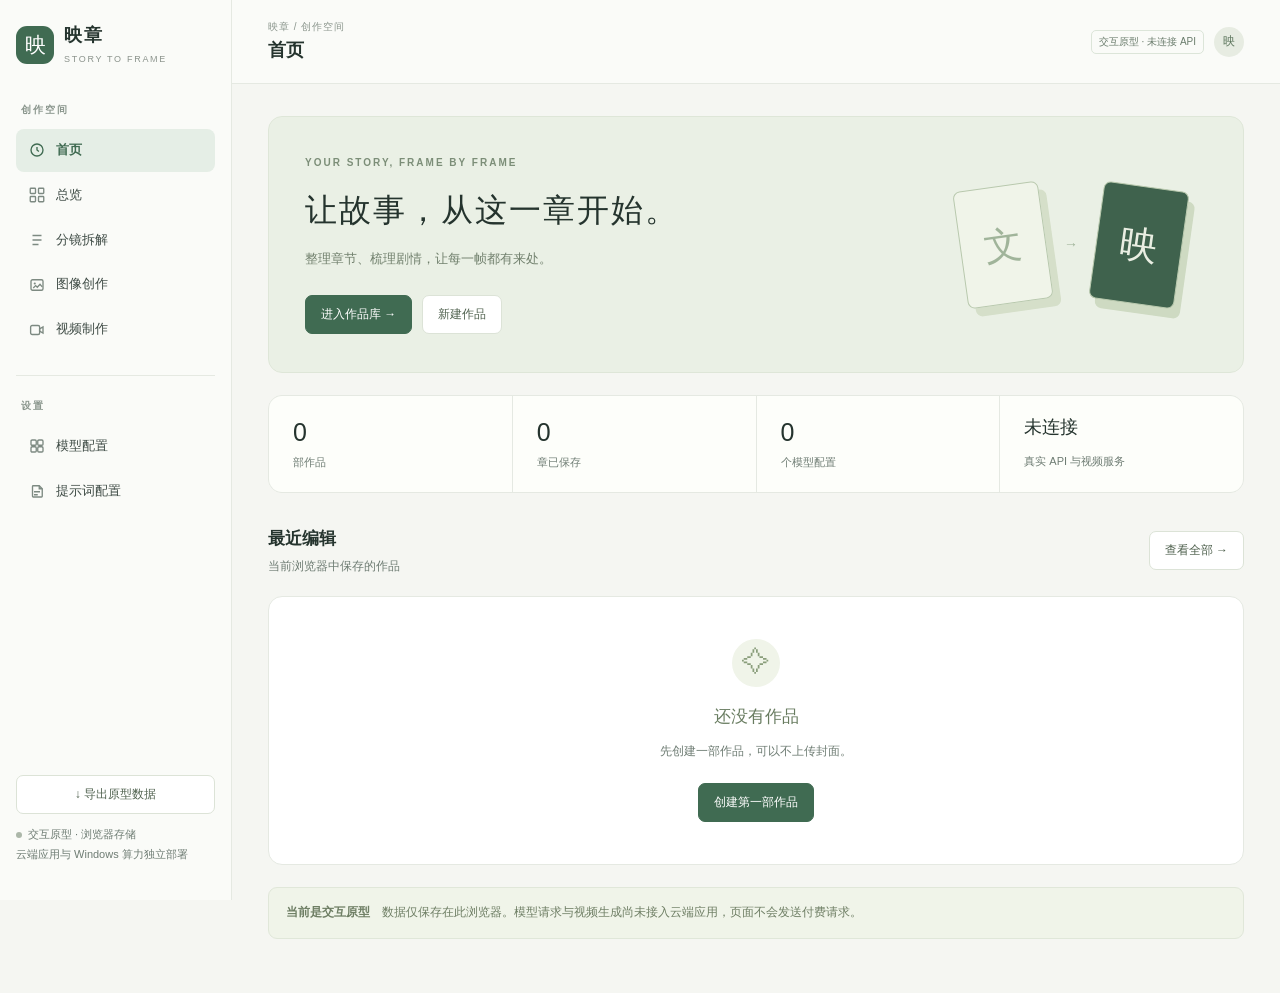
==== commit bde560e4: "Add manual adaptation stages and layered shot image workflows" ====
--- a/src/novel_anime/ui/web/index.html
+++ b/src/novel_anime/ui/web/index.html
@@ -286,8 +286,10 @@
 :root{--green-dark:#2d503d;--muted:#6e7c73;--radius:14px;--shadow:0 10px 36px #243f2d06}
 button,input,select,textarea{font:inherit}button{touch-action:manipulation}button:focus-visible,a:focus-visible{outline:3px solid #7aab8b;outline-offset:3px}input:focus,textarea:focus,select:focus{outline:2px solid #96b49d;outline-offset:1px;border-color:#96b49d}button:disabled{opacity:.5;cursor:not-allowed}button{transition:background .16s,box-shadow .16s,transform .16s}button:not(:disabled):active{transform:translateY(1px)}[hidden],.hidden{display:none!important}.sidebar{position:sticky;top:0;height:100dvh;display:flex;flex-direction:column;padding-top:25px}.brand{margin-bottom:8px}.brand .mark{width:38px;height:38px;border-radius:11px;font-family:serif;font-size:21px}.brand b{font-size:18px;letter-spacing:2px}.brand small{font-size:9px;letter-spacing:1.7px;margin-top:5px}.sidebar-body{margin-top:30px}.nav-label{letter-spacing:2px;font-size:10px;font-weight:600;margin-left:5px;margin-bottom:13px;color:#8a968d}.nav button{width:100%;margin:0;border-radius:8px;padding:11px 12px;font-size:13px}.nav button.active::before{display:none}.nav button:hover{background:#edf2eb}.nav button.active{background:#e5eee6}.nav-split{margin:24px 0}.sidebar-footer{margin-top:auto;padding-top:24px}.sidebar-footer .btn{width:100%;font-size:12px}.sidebar-footer p{font-size:11px;color:var(--muted);line-height:1.8}.sidebar-footer .dot{display:inline-block;width:6px;height:6px;border-radius:50%;background:#acb7a9;margin-right:6px}.topbar{height:84px;justify-content:space-between;border-color:var(--line);padding:0 36px;background:#fafbf8}.topbar-left{display:flex;align-items:center;gap:8px}.topbar h1{font-size:18px;line-height:1.4}.breadcrumb{font-size:10px;color:#8b968d;letter-spacing:1px;margin-bottom:3px}.topbar-right{display:flex;align-items:center;gap:10px}.prototype-tag{border:1px solid #dce5d9;border-radius:5px;color:#6a7c6c;padding:3px 7px;font-size:10px}.avatar{width:30px;height:30px;display:grid;place-items:center;border-radius:50%;background:#e7ece2;font-size:12px;color:#5d765d}.subnav{padding:0 36px;gap:24px;border-color:var(--line);background:#fafbf8;overflow:auto}.subnav button{font-size:12px;padding:12px 0 16px}.subnav button::after{height:2px;width:100%;border:0;border-radius:0;left:0;bottom:0;transform:none;background:transparent}.subnav button.active::after{background:var(--green)}#workspace{padding:32px 36px;max-width:1480px;margin:0 auto}.welcome{background:#eaf0e5;border:1px solid #dee6d8;border-radius:var(--radius);padding:38px 36px;display:flex;align-items:center;justify-content:space-between;gap:28px;position:relative;overflow:hidden}.eyebrow{font-size:10px;letter-spacing:2px;color:#7c8e78;font-weight:600}.welcome h2{font-family:"Songti SC","Noto Serif CJK SC",serif;font-weight:500;font-size:32px;letter-spacing:2px;margin:14px 0 8px}.welcome p{color:#72816e;font-size:13px}.welcome .actions{margin-top:25px}.welcome-art{display:flex;align-items:center;gap:18px;margin-right:25px;color:#a0b49a}.welcome-art div{width:86px;height:118px;border:1px solid #b9c9ae;border-radius:7px;display:grid;place-items:center;font:38px serif;background:#f4f7ecaa;transform:rotate(-8deg);box-shadow:7px 9px 0 #d5dfc9}.welcome-art div:last-child{transform:rotate(8deg);background:#3f624d;color:#e9eee2;box-shadow:7px 9px 0 #cedac2}.actions{display:flex;align-items:center;gap:10px;flex-wrap:wrap}.btn{display:inline-flex;align-items:center;justify-content:center;gap:6px;padding:9px 15px;border:1px solid #dce3d7;border-radius:7px;color:#50624f;background:#fff;cursor:pointer;font-size:12px;text-decoration:none}.btn:hover:not(:disabled){background:#f0f4eb;border-color:#b8c9af}.btn.primary{background:var(--green);border-color:var(--green);color:#fff}.btn.primary:hover:not(:disabled){background:var(--green-dark)}.stats{display:grid;grid-template-columns:repeat(4,1fr);gap:1px;background:var(--line);border:1px solid var(--line);border-radius:var(--radius);margin:22px 0 32px;overflow:hidden}.stats>div{background:#fdfefa;padding:19px 24px}.stats strong{font-size:25px;font-weight:500;display:block;line-height:1.4}.stats>div:last-child strong{font-size:18px;margin-bottom:9px}.stats span{font-size:11px;color:var(--muted)}.section-head{display:flex;justify-content:space-between;align-items:center;gap:16px;margin-bottom:20px}.section-head h2{font-size:17px;font-weight:600;margin:0 0 5px}.section-head p{font-size:12px;color:var(--muted);margin:0}.section-head .eyebrow{margin-bottom:9px}.recent-list{background:#fff;border:1px solid var(--line);border-radius:var(--radius);overflow:hidden}.recent-item{width:100%;background:#fff;border:0;border-bottom:1px solid var(--line);padding:15px 21px;display:flex;align-items:center;gap:14px;cursor:pointer;text-align:left;color:var(--ink)}.recent-item:last-child{border:0}.recent-item:hover{background:#fafcf6}.recent-item small{display:block;color:var(--muted);font-size:11px;margin-top:3px}.recent-item b{font-size:13px;font-weight:500}.mini-cover{background:#e9eddf;color:#688161;width:34px;height:45px;display:grid;place-items:center;border-radius:3px;font:18px serif}.recent-time{margin-left:auto;color:#83917e;font-size:11px}.notice{border:1px solid #e0e7d9;background:#f0f4e9;border-radius:9px;padding:14px 17px;font-size:12px;color:#6e7e64;display:flex;gap:12px;line-height:1.8;margin:22px 0}.notice b{flex-shrink:0;font-weight:600}.shelf-toolbar{padding:30px 32px 0;display:flex;align-items:center;justify-content:space-between;gap:18px}.shelf-toolbar h2{margin:0 0 3px;font-size:18px}.shelf-toolbar p{font-size:12px;color:var(--muted);margin:0}.shelf-tools{display:flex;gap:8px;align-items:center}.shelf-tools input,.shelf-tools select{border:1px solid var(--line);background:#fff;padding:8px 10px;border-radius:7px;color:var(--ink);font-size:12px}.shelf-tools input{max-width:170px}.covers{grid-template-columns:repeat(auto-fill,minmax(155px,190px));gap:28px 24px;padding:28px 32px}.cover{padding:0;aspect-ratio:3/4;border-radius:10px}.cover:hover{box-shadow:0 8px 24px #273d2b14;transform:translateY(-3px)}.cover-pattern{width:100%;height:100%;background:linear-gradient(135deg,#e5e9da,#eff1e5 50%,#d5dfca);display:flex;flex-direction:column;align-items:center;justify-content:space-between;padding:24px 16px;position:relative;isolation:isolate}.cover-pattern::before{content:"";position:absolute;width:160%;height:90%;border:1px solid #bbc9ac;border-radius:50%;left:-30%;top:40%;z-index:-1;box-shadow:0 10px 0 #d4ddc7,0 20px 0 #b9c8aa33}.cover-pattern strong{font:25px/1.5 "Songti SC",serif;letter-spacing:4px;color:#4b6447;overflow-wrap:anywhere}.cover-pattern small{font-size:9px;letter-spacing:2px;color:#829174}.cover-pattern i{font-style:normal;font-size:8px;letter-spacing:3px;color:#718067}.book-caption{display:flex;align-items:flex-start;justify-content:space-between;margin-top:12px;gap:5px}.book-caption b{font-size:13px;font-weight:600}.book-caption small{display:block;font-size:10px;color:var(--muted);margin-top:4px}.icon-btn{background:transparent;border:0;cursor:pointer;color:#8a9786;letter-spacing:2px;padding:0 3px;min-height:28px}.cover-add{aspect-ratio:3/4;border-style:dashed;background:#f9fbf5;flex-direction:column;gap:12px;border-radius:10px}.cover-add:hover{background:#eff4e9}.cover-add small{font-size:12px;font-weight:400}.drawer{border-top:1px solid var(--line);border-bottom:1px solid var(--line)}.drawer-panel-inner{max-width:1000px}.drawer-body{grid-template-columns:120px 1fr}.drawer-head{margin-bottom:23px}.drawer-head h2{font-size:18px}.upload-placeholder{position:static!important;color:#85947b!important;background:none!important;line-height:2!important;font-size:14px!important}.upload-placeholder small{font-size:9px}.meta-row{grid-template-columns:85px 1fr}.meta-row input,.meta-row select{max-width:550px}.cast p{line-height:1.8}.cast table{border:1px solid var(--line)}#text-pages{padding:24px 36px;max-width:1480px;margin:auto}.chapter-bar{display:flex;align-items:center;gap:12px;margin-bottom:22px;flex-wrap:wrap}.chapter-bar label{font-size:12px;color:var(--muted);display:flex;align-items:center;gap:10px}.chapter-bar select{min-width:180px;max-width:340px;padding:9px 12px;border:1px solid var(--line);border-radius:7px;background:#fff;color:var(--ink);font-size:12px}.chapter-bar>.muted{margin-left:auto;font-size:11px}.editor-grid{display:grid;grid-template-columns:minmax(0,1fr) 240px;gap:22px;align-items:start}.panel{background:#fff;border:1px solid var(--line);border-radius:var(--radius);padding:25px;box-shadow:var(--shadow)}.panel h3{margin:0 0 18px;font-size:15px;font-weight:600}.field{display:flex;flex-direction:column;gap:8px;font-size:12px;font-weight:500;color:#50604e;margin-bottom:18px;min-width:0}.field input,.field select,.field textarea{width:100%;border:1px solid #e0e6da;background:#fcfdf9;border-radius:7px;padding:10px 12px;color:var(--ink);font-size:13px;min-width:0}.field textarea{resize:vertical;line-height:1.9}.field small{color:var(--muted);font-weight:400;font-size:11px;line-height:1.8}.field-row{display:grid;grid-template-columns:1fr 1fr;gap:16px}.manuscript{min-height:340px;font-family:"Songti SC","Noto Serif CJK SC",serif!important;font-size:15px!important;line-height:2.2!important}.editor-footer{display:flex;justify-content:space-between;font-size:10px;color:#8b9683;margin:-9px 0 23px}.guidance{background:#f4f6ed;padding:23px}.guidance h3{font:20px/1.6 "Songti SC",serif;margin:15px 0}.guidance ol{padding-left:18px;font-size:12px;line-height:2;color:#7a8672}.guidance li{padding:5px 0}.guidance p{font-size:11px;color:var(--muted);line-height:1.9}.guidance hr{border:0;border-top:1px solid var(--line);margin:22px 0}.badge{display:inline-flex;border:1px solid #dce6d4;background:#eff5e9;color:#6f835e;border-radius:5px;padding:3px 8px;font-size:10px;white-space:nowrap}.badge.amber{border-color:#ecdfc5;background:#fbf5e9;color:#a08a55}.muted{color:var(--muted);font-size:12px;line-height:1.9}.empty-state{text-align:center;padding:42px 24px;color:var(--muted)}.empty-symbol{width:48px;height:48px;border-radius:50%;background:#f0f4e9;color:#8a9e7b;display:grid;place-items:center;margin:0 auto 16px;font-size:28px}.empty-state h2{font-size:17px;font-weight:500;color:#687c60;margin:8px 0}.empty-state p{font-size:12px;max-width:440px;margin:10px auto 20px;line-height:1.9}.task-summary{display:grid;grid-template-columns:repeat(3,1fr);gap:20px;padding:15px 0}.task-summary small{display:block;font-size:10px;color:var(--muted);margin-bottom:8px}.task-summary b{font-size:13px;font-weight:500;overflow-wrap:anywhere}.task-empty{margin-top:22px}.settings-grid{display:grid;grid-template-columns:minmax(0,1fr) minmax(260px,.65fr);gap:24px;align-items:start}.prompt-grid{display:grid;grid-template-columns:1fr 1fr;gap:22px;margin-bottom:22px}.prompt-grid .field{margin-bottom:0}.step-number{font-size:11px;color:#8ba17d;margin-right:10px}.sr-only{position:absolute;width:1px;height:1px;overflow:hidden;clip:rect(0,0,0,0)}.toast{position:fixed;bottom:25px;left:calc(50% + 116px);transform:translate(-50%,15px);background:#304d3b;color:#fff;box-shadow:0 7px 30px #253b2b20;padding:12px 20px;border-radius:9px;font-size:12px;max-width:90vw;opacity:0;pointer-events:none;transition:opacity .2s,transform .2s;z-index:100}.toast.visible{opacity:1;transform:translate(-50%,0)}.prototype-banner{font-size:11px;color:#8d987f;padding-top:15px;line-height:1.8}
 @media(min-width:1600px){.app{grid-template-columns:250px 1fr}.sidebar{padding-left:22px;padding-right:22px}.topbar{padding-left:50px;padding-right:50px}}
-@media(max-width:1100px){.app{grid-template-columns:190px 1fr}.topbar{padding:0 24px}#workspace,#text-pages{padding:24px}.welcome{padding:28px}.welcome-art{margin:0}.welcome-art div{width:58px;height:85px;font-size:30px}.welcome h2{font-size:26px}.editor-grid{grid-template-columns:1fr}.guidance{display:none}.stats>div{padding:17px}.settings-grid{grid-template-columns:1fr}.shelf-toolbar{align-items:flex-start;flex-direction:column}.toast{left:calc(50% + 95px)}}
+@media(max-width:1100px){.app{grid-template-columns:190px 1fr}.topbar{padding:0 24px}#workspace,#text-pages{padding:24px}.welcome{padding:28px}.welcome-art{margin:0}.welcome-art div{width:58px;height:85px;font-size:30px}.welcome h2{font-size:26px}.editor-grid{grid-template-columns:1fr}.guidance{margin-top:16px}.stats>div{padding:17px}.settings-grid{grid-template-columns:1fr}.shelf-toolbar{align-items:flex-start;flex-direction:column}.toast{left:calc(50% + 95px)}}
 @media(max-width:700px){.app{display:block}.sidebar{height:auto;position:relative;min-height:0;padding:16px;border-bottom:1px solid var(--line);border-right:0}.brand{margin-bottom:14px}.sidebar-body{margin:0;display:flex;flex-direction:column;gap:7px}.nav{flex-direction:row;gap:4px;overflow-x:auto}.nav button{width:auto;white-space:nowrap;flex:none;padding:8px 10px;font-size:11px}.nav button svg{width:15px;height:15px}.nav-label,.nav-split,.sidebar-footer{display:none}.topbar{height:70px;padding:0 18px}#workspace,#text-pages{padding:20px 16px}.welcome{padding:25px 22px}.welcome h2{font-size:25px}.welcome-art{display:none}.stats{grid-template-columns:1fr 1fr;margin-bottom:25px}.stats>div{padding:16px 20px}.subnav{padding:0 18px;gap:22px}.shelf-toolbar{padding:22px 18px 0}.shelf-tools{flex-wrap:wrap;width:100%}.shelf-tools input{max-width:none;flex:1;min-width:100px}.covers{padding:22px 18px;grid-template-columns:repeat(2,minmax(0,1fr));gap:24px 18px}.drawer-panel-inner{padding:22px 18px}.drawer-body{grid-template-columns:90px 1fr;gap:16px}.meta-row{display:flex;align-items:stretch;flex-direction:column;font-size:12px;gap:5px}.meta-row input,.meta-row select{font-size:12px}.cast{overflow:auto}.cast table{min-width:400px}.notice{flex-direction:column;gap:3px;font-size:11px}.prompt-grid,.field-row{grid-template-columns:1fr;gap:0}.prompt-grid{gap:18px}.panel{padding:20px}.task-summary{grid-template-columns:1fr;gap:15px}.recent-time{font-size:9px}.chapter-bar>.muted{margin-left:0}.toast{left:50%}.empty-state{padding:35px 12px}.section-head{align-items:flex-start}.topbar-right .prototype-tag{max-width:90px;font-size:9px}.field input,.field select,.field textarea{font-size:16px}}
+#book-layout{padding:24px 36px;max-width:1480px;margin:0 auto;align-items:start}#book-layout #text-pages{padding:0;max-width:none;margin:0}#book-layout>.guidance{position:sticky;top:16px;align-self:start}
+@media(min-width:801px){#book-layout{grid-template-columns:minmax(0,1fr) 260px}}
 @media(prefers-reduced-motion:reduce){*,*::before,*::after{transition:none!important;scroll-behavior:auto!important}}
 
 </style>
@@ -300,9 +302,10 @@
       <div class="nav-label">创作空间</div>
       <nav class="nav" aria-label="创作空间">
         <button type="button" class="active" data-nav="home"><svg viewBox="0 0 24 24" fill="none" stroke="currentColor" stroke-width="1.8"><circle cx="12" cy="12" r="8"/><path d="M12 8v4l2.5 2"/></svg>首页</button>
-        <button type="button" data-nav="image"><svg viewBox="0 0 24 24" fill="none" stroke="currentColor" stroke-width="1.8"><rect x="4" y="5" width="16" height="14" rx="2"/><circle cx="9" cy="10" r="1.4" fill="currentColor" stroke="none"/><path d="M7 16l3.2-3.2 2.2 2.2L16 11l3 3.5"/></svg>文生图</button>
-        <button type="button" data-nav="text"><svg viewBox="0 0 24 24" fill="none" stroke="currentColor" stroke-width="1.8"><path d="M6 6h12M6 12h12M6 18h8"/></svg>文生文</button>
-        <button type="button" data-nav="video"><svg viewBox="0 0 24 24" fill="none" stroke="currentColor" stroke-width="1.8"><rect x="3.5" y="6" width="12" height="12" rx="2"/><path d="M15.5 10.5 20 8v8l-4.5-2.5z"/></svg>文生视频</button>
+        <button type="button" data-nav="overview"><svg viewBox="0 0 24 24" fill="none" stroke="currentColor" stroke-width="1.8"><rect x="3" y="3" width="7" height="7" rx="1"/><rect x="14" y="3" width="7" height="7" rx="1"/><rect x="3" y="14" width="7" height="7" rx="1"/><rect x="14" y="14" width="7" height="7" rx="1"/></svg>总览</button>
+        <button type="button" data-nav="text"><svg viewBox="0 0 24 24" fill="none" stroke="currentColor" stroke-width="1.8"><path d="M6 6h12M6 12h12M6 18h8"/></svg>分镜拆解</button>
+        <button type="button" data-nav="image"><svg viewBox="0 0 24 24" fill="none" stroke="currentColor" stroke-width="1.8"><rect x="4" y="5" width="16" height="14" rx="2"/><circle cx="9" cy="10" r="1.4" fill="currentColor" stroke="none"/><path d="M7 16l3.2-3.2 2.2 2.2L16 11l3 3.5"/></svg>图像创作</button>
+        <button type="button" data-nav="video"><svg viewBox="0 0 24 24" fill="none" stroke="currentColor" stroke-width="1.8"><rect x="3.5" y="6" width="12" height="12" rx="2"/><path d="M15.5 10.5 20 8v8l-4.5-2.5z"/></svg>视频制作</button>
       </nav>
       <div class="nav-split"></div>
       <div class="nav-label">设置</div>
@@ -314,12 +317,11 @@
   <div class="sidebar-footer"><button class="btn" data-action="export">↓ 导出原型数据</button><p><span class="dot"></span>交互原型 · 浏览器存储<br>云端应用与 Windows 算力独立部署</p></div></aside>
   <main class="main">
     <header class="topbar"><div class="topbar-left"><button type="button" class="back hidden" id="back-novels" aria-label="返回作品库">←</button><div><div class="breadcrumb" id="breadcrumb">映章 / 创作空间</div><h1 id="page-title">首页</h1></div></div><div class="topbar-right"><span class="prototype-tag">交互原型 · 未连接 API</span><span class="avatar" aria-label="个人工作台">映</span></div></header>
-    <nav class="subnav hidden" id="text-tabs" aria-label="文生文页面">
+    <nav class="subnav hidden" id="text-tabs" aria-label="分镜拆解页面">
       <button type="button" class="active" data-text="source">章节原文</button>
+      <button type="button" data-text="analysis">本章分析与角色资料</button>
       <button type="button" data-text="outline">改编大纲</button>
       <button type="button" data-text="shots">分镜工作台</button>
-      <button type="button" data-text="analysis">本章分析与角色资料</button>
-      <button type="button" data-text="tasks">文本任务</button>
     </nav>
     <p class="page-note hidden" id="page-note">服务代开发，暂不可用</p>
     <div class="shelf hidden" id="novel-shelf">
@@ -359,12 +361,14 @@
       </section>
     </div>
     <div id="workspace"></div>
-    <div id="text-pages" class="hidden">
-      <section data-text-page="source"></section>
-      <section data-text-page="outline" class="hidden"></section>
-      <section data-text-page="shots" class="hidden"></section>
-      <section data-text-page="analysis" class="hidden"></section>
-      <section data-text-page="tasks" class="hidden"></section>
+    <div id="book-layout" class="editor-grid hidden">
+      <div id="text-pages">
+        <section data-text-page="source"></section>
+        <section data-text-page="analysis" class="hidden"></section>
+        <section data-text-page="outline" class="hidden"></section>
+        <section data-text-page="shots" class="hidden"></section>
+      </div>
+      <aside id="page-status" class="panel guidance"></aside>
     </div>
   </main>
 </div>
@@ -380,7 +384,7 @@
 let storageWarning = '';
 try { const raw = null; if (raw?.version === 2 && Array.isArray(raw.novels) && Array.isArray(raw.profiles)) data = {...fresh(),...raw}; } catch { storageWarning = '无法读取浏览器存储。本次修改仍可编辑，请导出备份。'; }
 let route='home', currentId=null, tab='source', chapterId=null, search='', filter='all', editingId=null, editDraft=null, dirty=false;
-const labels={home:'首页',text:'文生文',image:'文生图',video:'文生视频',models:'模型配置',prompts:'提示词配置'};
+const labels={home:'首页',overview:'总览',text:'分镜拆解',image:'图像创作',video:'视频制作',models:'模型配置',prompts:'提示词配置'};
 const current=()=>data.novels.find(n=>n.id===currentId);
 const chapter=()=>current()?.chapters.find(c=>c.id===chapterId);
 const notify=message=>{ $('toast').textContent=message; $('toast').classList.add('visible'); clearTimeout(notify.timer); notify.timer=setTimeout(()=>$('toast').classList.remove('visible'),3500); };
@@ -395,29 +399,32 @@
 function button(text,action,primary=false){return `<button type="button" class="btn ${primary?'primary':''}" data-action="${action}">${text}</button>`;}
 function render(){
  document.querySelectorAll('[data-nav]').forEach(b=>{b.classList.toggle('active',b.dataset.nav===route);if(b.dataset.nav===route)b.setAttribute('aria-current','page');else b.removeAttribute('aria-current');});
+ const inOverview=['overview','image','video'].includes(route);
  const inBook=route==='text'&&current();
  $('page-title').textContent=inBook?current().title:labels[route];
- $('breadcrumb').textContent=inBook?'创作空间 / 文生文 / 作品':'映章 / '+(route==='models'||route==='prompts'?'设置':'创作空间');
- $('back-novels').classList.toggle('hidden',!inBook);
+ $('breadcrumb').textContent=inBook?'创作空间 / 分镜拆解 / 作品':'映章 / '+(route==='models'||route==='prompts'?'设置':'创作空间');
+ $('back-novels').classList.toggle('hidden',!inBook&&!(inOverview&&current()));
  $('text-tabs').classList.toggle('hidden',!inBook);
  document.querySelector('.main').classList.toggle('has-tabs',!!inBook);
- $('novel-shelf').classList.toggle('hidden',route!=='text'||!!inBook);
- $('text-pages').classList.toggle('hidden',!inBook);
+ $('novel-shelf').classList.toggle('hidden',!['text','overview','image','video'].includes(route)||!!current());
+ $('book-layout').classList.toggle('hidden',!inBook);
  $('page-note').classList.add('hidden');
- $('workspace').hidden=!!inBook||route==='text';
- if(inBook)renderBook();else if(route==='text')renderShelf();else if(route==='home')renderHome();else if(route==='models')renderModels();else if(route==='prompts')renderPrompts();else renderUnavailable();
+ $('workspace').hidden=!!inBook||route==='text'||(inOverview&&!current());
+ if(inBook)renderBook();else if(route==='text'||(inOverview&&!current()))renderShelf();else if(route==='home')renderHome();else if(route==='models')renderModels();else if(route==='prompts')renderPrompts();else renderUnavailable();
 }
 function renderHome(){
  const count=data.novels.reduce((a,n)=>a+n.chapters.length,0);
  $('workspace').innerHTML=`<section class="welcome"><div><div class="eyebrow">YOUR STORY, FRAME BY FRAME</div><h2>让故事，从这一章开始。</h2><p>整理章节、梳理剧情，让每一帧都有来处。</p><div class="actions">${button('进入作品库 →','library',true)}${button('新建作品','create')}</div></div><div class="welcome-art" aria-hidden="true"><div>文</div><span>→</span><div>映</div></div></section><div class="stats"><div><strong>${data.novels.length}</strong><span>部作品</span></div><div><strong>${count}</strong><span>章已保存</span></div><div><strong>${data.profiles.length}</strong><span>个模型配置</span></div><div><strong>未连接</strong><span>真实 API 与视频服务</span></div></div><section class="section-head"><div><h2>最近编辑</h2><p>当前浏览器中保存的作品</p></div>${button('查看全部 →','library')}</section><div class="recent-list">${data.novels.slice().sort((a,b)=>b.updated.localeCompare(a.updated)).slice(0,4).map(n=>`<button class="recent-item" data-open="${n.id}"><span class="mini-cover">${esc(n.title[0])}</span><span><b>${esc(n.title)}</b><small>${esc(n.style)} · ${n.chapters.length} 章</small></span><span class="recent-time">${new Date(n.updated).toLocaleDateString('zh-CN')}　→</span></button>`).join('')||empty('还没有作品','先创建一部作品，可以不上传封面。',button('创建第一部作品','create',true))}</div><div class="notice"><b>当前是交互原型</b><span>数据仅保存在此浏览器。模型请求与视频生成尚未接入云端应用，页面不会发送付费请求。</span></div>`;
 }
 function renderShelf(){
+ const readOnly=['image','video'].includes(route);
+ document.querySelector('.shelf-tools [data-action="create"]').hidden=readOnly;
  const items=data.novels.filter(n=>n.title.toLowerCase().includes(search.toLowerCase())&&(filter==='all'||n.style===filter));
  $('shelf-title').textContent=`作品库 · ${data.novels.length}`;
- $('covers').innerHTML=items.map(n=>`<article class="cover-card"><button class="cover" data-open="${n.id}" aria-label="打开作品 ${esc(n.title)}">${n.cover?`<img class="cover-img" alt="" src="${esc(n.cover)}">`:`<div class="cover-pattern" aria-hidden="true"><small>映章 · 原创故事</small><strong>${esc(n.title)}</strong><i>STORY TO FRAME</i></div>`}</button><div class="book-caption"><div><b>${esc(n.title)}</b><small>${esc(n.style)} · ${n.chapters.length} 章</small></div><button class="icon-btn" data-edit="${n.id}" aria-label="编辑 ${esc(n.title)}">•••</button></div></article>`).join('')+`<button class="cover-add" data-action="create"><span>＋</span><small>新建作品</small></button>`;
+ $('covers').innerHTML=items.map(n=>`<article class="cover-card"><button class="cover" data-open="${n.id}" aria-label="打开作品 ${esc(n.title)}">${n.cover?`<img class="cover-img" alt="" src="${esc(n.cover)}">`:`<div class="cover-pattern" aria-hidden="true"><small>映章 · 原创故事</small><strong>${esc(n.title)}</strong><i>STORY TO FRAME</i></div>`}</button><div class="book-caption"><div><b>${esc(n.title)}</b><small>${esc(n.style)} · ${n.chapters.length} 章</small></div>${readOnly?'':`<button class="icon-btn" data-edit="${n.id}" aria-label="编辑 ${esc(n.title)}">•••</button>`}</div></article>`).join('')+(readOnly?'':`<button class="cover-add" data-action="create"><span>＋</span><small>新建作品</small></button>`);
  $('no-matches').hidden=items.length>0||!data.novels.length;
 }
-function openBook(id){if(!leaveDraft())return;closeEditor();route='text';currentId=id;tab='source';chapterId=current()?.chapters[0]?.id||null;render();}
+function openBook(id){if(!leaveDraft())return;closeEditor();route=['overview','image','video'].includes(route)?route:'text';currentId=id;tab='source';chapterId=current()?.chapters[0]?.id||null;render();}
 function openEditor(id=null){if(!leaveDraft())return;editingId=id;editDraft=id?structuredClone(data.novels.find(n=>n.id===id)):{id:uid(),title:'',style:'国风动画',cover:'',characters:[],chapters:[],updated:new Date().toISOString()};dirty=false;
  $('drawer-title').textContent=id?'编辑作品':'新建作品';$('edit-title').value=editDraft.title;$('edit-style').value=editDraft.style;$('edit-cover').value='';$('delete-novel').classList.toggle('hidden',!id);$('create-hint').classList.add('hidden');showCover();renderCast(editDraft.characters);$('novel-drawer').hidden=false;requestAnimationFrame(()=>$('novel-drawer').classList.add('open'));$('edit-title').focus();
 }
@@ -430,9 +437,9 @@
  document.querySelectorAll('[data-text]').forEach(b=>{b.classList.toggle('active',b.dataset.text===tab);b.setAttribute('aria-selected',String(b.dataset.text===tab));});
  document.querySelectorAll('[data-text-page]').forEach(p=>p.classList.toggle('hidden',p.dataset.textPage!==tab));
  const host=document.querySelector(`[data-text-page="${tab}"]`);let c=chapter();let content='';
- if(tab==='source')content=`<div class="editor-grid"><section class="panel"><div class="section-head"><div><h2>章节原文</h2><p>保存正文后，再开始文本改编。</p></div><label class="btn">导入 TXT<input type="file" id="import-text" accept=".txt,text/plain" hidden></label></div><label class="field">章节标题<input id="chapter-title" maxlength="100" value="${esc(c?.title||'')}" placeholder="例如：第一章 · 山雨欲来"></label><label class="field">正文<textarea id="chapter-text" class="manuscript" placeholder="粘贴这一章的故事……">${esc(c?.text||'')}</textarea></label><div class="editor-footer"><span id="word-count">${(c?.text||'').replace(/\s/g,'').length} 字</span><span id="save-state">${c?'已保存至浏览器':'尚未保存'}</span></div><label class="field">可选前情<textarea id="chapter-context" rows="3" placeholder="仅填写理解本章所需的前情，不会自动读取其他章节。">${esc(c?.context||'')}</textarea></label><div class="actions">${button('保存章节','save-chapter',true)}${button('前往文本任务 →','tasks')}</div></section><aside class="panel guidance"><div class="eyebrow">创作提示</div><h3>先忠于故事，再让画面发生。</h3><ol><li>每次处理一章，保留原文段落与对话。</li><li>前情由你主动补充，避免自动混入其他章节。</li><li>角色形象需要确认，保持跨镜头一致。</li></ol><hr><span class="badge">浏览器原型</span><p>保存可在刷新后恢复。清除浏览器数据会删除本地记录，建议定期导出备份。</p></aside></div>`;
+ if(tab==='source')content=`<section class="panel"><div class="section-head"><div><h2>章节原文</h2><p>保存正文后，再开始文本改编。</p></div><label class="btn">导入 TXT<input type="file" id="import-text" accept=".txt,text/plain" hidden></label></div><label class="field">章节标题<input id="chapter-title" maxlength="100" value="${esc(c?.title||'')}" placeholder="例如：第一章 · 山雨欲来"></label><label class="field">正文<textarea id="chapter-text" class="manuscript" placeholder="粘贴这一章的故事……">${esc(c?.text||'')}</textarea></label><div class="editor-footer"><span id="word-count">${(c?.text||'').replace(/\s/g,'').length} 字</span><span id="save-state">${c?'已保存至浏览器':'尚未保存'}</span></div><label class="field">可选前情<textarea id="chapter-context" rows="3" placeholder="仅填写理解本章所需的前情，不会自动读取其他章节。">${esc(c?.context||'')}</textarea></label><div class="actions">${button('保存章节','save-chapter',true)}</div></section>`;
  else if(tab==='analysis')content=`<div class="panel"><div class="section-head"><div><h2>本章分析与角色资料</h2><p>分析结果绑定章节和原文版本，角色资料确认后用于后续镜头。</p></div>${badge('尚未分析')}</div>${empty('还没有分析结果',c?'章节已保存。接通真实模型后，可在此审阅事件、人物、引用和存疑项。':'请先在「章节原文」保存一章。',button('返回章节原文','source'))}<div class="notice">角色关系与原文依据属于本章；角色外观、服装和参考图作为作品资料维护，不自动覆盖已确认版本。</div></div>`;
- else if(tab==='outline'||tab==='shots')content=`<div class="panel"><div class="section-head"><div><h2>${tab==='outline'?'改编大纲':'分镜工作台'}</h2><p>${tab==='outline'?'按场景组织冲突、动作与信息揭示。':'逐镜审阅景别、动作、连续性与提示词。'}</p></div>${badge('暂无生成结果')}</div>${empty(tab==='outline'?'故事还没有改编成场景':'镜头，等待故事落笔。','原型不会伪造模型结果。先保存章节，再配置线上模型。',button('查看文本任务','tasks',true))}</div>`;
+ else if(tab==='outline'||tab==='shots')content=`<div class="panel"><div class="section-head"><div><h2>${tab==='outline'?'改编大纲':'分镜工作台'}</h2><p>${tab==='outline'?'按场景组织冲突、动作与信息揭示。':'逐镜审阅景别、动作、连续性与提示词。'}</p></div>${badge('暂无生成结果')}</div>${empty(tab==='outline'?'故事还没有改编成场景':'镜头，等待故事落笔。','原型不会伪造模型结果。先保存章节，再配置线上模型。',button('返回章节原文','source',true))}</div>`;
  else content=`<section class="panel"><div class="section-head"><div><h2>文本任务</h2><p>分析 → 大纲 → 分镜与提示词 → 复核</p></div>${badge('未连接','amber')}</div><div class="task-summary"><div><small>当前章节</small><b>${esc(c?.title||'尚未保存章节')}</b></div><div><small>语言模型</small><b>${esc(data.profiles.find(p=>p.id===data.activeProfile)?.model||'未配置')}</b></div><div><small>执行方式</small><b>线上 API · 云端执行</b></div></div><div class="notice"><b>此文件为页面原型</b><span>保存的配置不会同步到云服务器。这里不创建真实任务、不扣费，也不展示模拟成功结果。</span></div><div class="actions"><button class="btn primary" disabled title="需接入云端应用后使用">提交文本改编 · 待接入</button>${button('配置模型 →','models')}</div></section><section class="panel task-empty">${empty('暂无执行记录','真实接入后显示阶段、更新时间、失败原因和执行尝试；重试保留已保存结果。')}</section>`;
  host.innerHTML=chapterBar()+content;
  $('chapter-select').addEventListener('change',e=>{if(!leaveDraft()){e.target.value=chapterId||'';return;}dirty=false;chapterId=e.target.value||null;renderBook();});
@@ -451,10 +458,10 @@
 }
 function renderModelsNew(id){renderModels();}
 function renderPrompts(){const names={analysis:'本章分析',outline:'改编大纲',shots:'分镜与提示词',review:'结果复核'};$('workspace').innerHTML=`<div class="section-head"><div><div class="eyebrow">SETTINGS / PROMPTS</div><h2>保留创作偏好，也保留故事依据。</h2><p>按阶段维护提示词草案；修改不会自动覆盖已保存结果。</p></div>${badge('草案 v1')}</div><form id="prompt-form"><div class="prompt-grid">${Object.entries(names).map(([key,name],i)=>`<section class="panel"><h3><span class="step-number">0${i+1}</span>${name}</h3><label class="field"><span class="sr-only">${name}提示词</span><textarea id="prompt-${key}" rows="5" maxlength="20000" required>${esc(data.templates[key])}</textarea></label></section>`).join('')}</div><div class="actions"><button class="btn primary" type="submit">保存提示词草案</button><span class="muted">仅保存在浏览器，尚未接入实际生成流程。</span></div></form>`;$('prompt-form').addEventListener('submit',e=>{e.preventDefault();for(const key of Object.keys(names))data.templates[key]=$('prompt-'+key).value; if(persist())notify('提示词草案已保存。');});}
-function renderUnavailable(){const isVideo=route==='video';$('workspace').innerHTML=`<div class="panel">${empty(isVideo?'把分镜交给画面，还需要连接工作流。':'人物与场景，即将在这里成形。',isVideo?'Windows ComfyUI 尚未接入。后续会展示逐镜队列、执行进度、失败重试与输出视频。':'文生图功能尚未接入。后续用于角色参考、场景与关键帧素材。',button('查看模型配置','models'))}<div class="notice"><span>${isVideo?'视频任务与文本任务分开管理。提交中、未知、失败和已完成应分别显示。':'当前不提供图片生成按钮，避免把原型交互误认为真实模型调用。'}</span></div></div>`;}
+function renderUnavailable(){const isVideo=route==='video';$('workspace').innerHTML=`<div class="panel">${empty(isVideo?'把分镜交给画面，还需要连接工作流。':'人物与场景，即将在这里成形。',isVideo?'Windows ComfyUI 尚未接入。后续会展示逐镜队列、执行进度、失败重试与输出视频。':'图像创作功能尚未接入。后续用于角色参考、场景与关键帧素材。',button('查看模型配置','models'))}<div class="notice"><span>${isVideo?'视频任务与文本任务分开管理。提交中、未知、失败和已完成应分别显示。':'当前不提供图片生成按钮，避免把原型交互误认为真实模型调用。'}</span></div></div>`;}
 // Navigation and page-level actions use delegation to survive re-rendering.
-document.addEventListener('click',e=>{const nav=e.target.closest('[data-nav]');if(nav){go(nav.dataset.nav);return;}const b=e.target.closest('[data-action],[data-open],[data-edit],[data-text]');if(!b)return;if(b.dataset.open){openBook(b.dataset.open);return;}if(b.dataset.edit){openEditor(b.dataset.edit);return;}if(b.dataset.text){if(!leaveDraft())return;dirty=false;tab=b.dataset.text;renderBook();return;}const a=b.dataset.action;if(a==='library')go('text');else if(a==='create'){if(route!=='text'){if(!leaveDraft())return;closeEditor();route='text';currentId=null;render();}openEditor();}else if(a==='save-chapter')saveChapter();else if(a==='new-chapter'){if(leaveDraft()){dirty=false;chapterId=null;tab='source';renderBook();}}else if(['tasks','source'].includes(a)){if(leaveDraft()){dirty=false;tab=a;renderBook();}}else if(a==='models')go('models');else if(a==='export')exportData();});
-$('back-novels').addEventListener('click',()=>go('text'));
+document.addEventListener('click',e=>{const nav=e.target.closest('[data-nav]');if(nav){go(nav.dataset.nav);return;}const b=e.target.closest('[data-action],[data-open],[data-edit],[data-text]');if(!b)return;if(b.dataset.open){openBook(b.dataset.open);return;}if(b.dataset.edit){openEditor(b.dataset.edit);return;}if(b.dataset.text){if(!leaveDraft())return;dirty=false;tab=b.dataset.text;renderBook();return;}const a=b.dataset.action;if(a==='library')go('text');else if(a==='create'){if(route!=='text'){if(!leaveDraft())return;closeEditor();route='text';currentId=null;render();}openEditor();}else if(a==='save-chapter')saveChapter();else if(a==='new-chapter'){if(leaveDraft()){dirty=false;chapterId=null;tab='source';renderBook();}}else if(a==='source'){if(leaveDraft()){dirty=false;tab=a;renderBook();}}else if(a==='models')go('models');else if(a==='export')exportData();});
+$('back-novels').addEventListener('click',()=>go(['overview','image','video'].includes(route)?route:'text'));
 $('close-drawer').addEventListener('click',()=>{if(leaveDraft())closeEditor();});
 $('save-novel').addEventListener('click',()=>saveBook());$('delete-novel').addEventListener('click',()=>removeBook());
 ['edit-title','edit-style'].forEach(id=>$(id).addEventListener('input',()=>dirty=true));
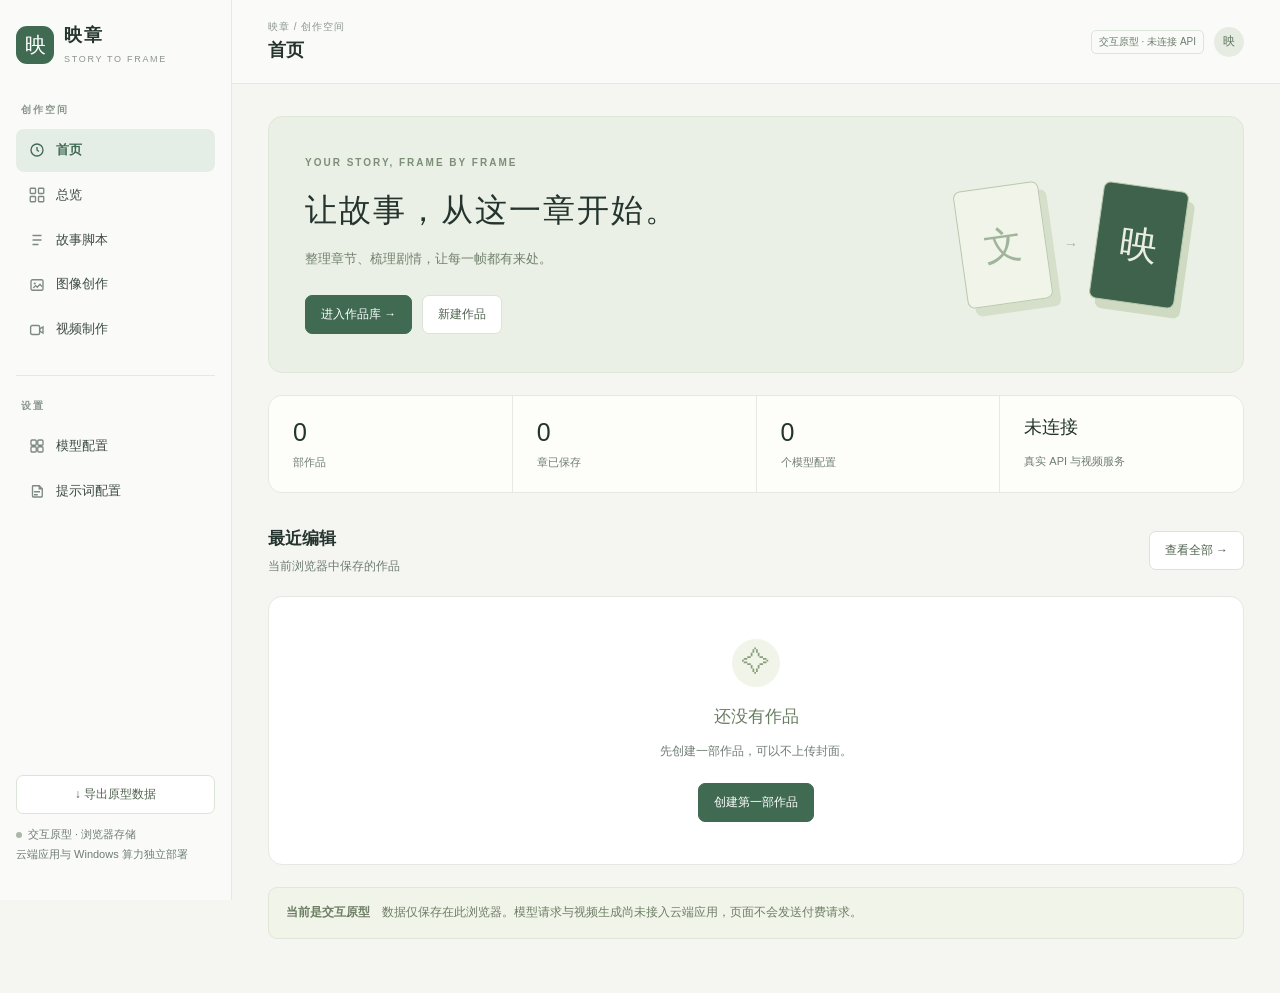
==== commit 68c440a4: "Add single-script prompts, video module and local model fixes Collapse the four stage prompts into o" ====
--- a/src/novel_anime/ui/web/index.html
+++ b/src/novel_anime/ui/web/index.html
@@ -303,7 +303,7 @@
       <nav class="nav" aria-label="创作空间">
         <button type="button" class="active" data-nav="home"><svg viewBox="0 0 24 24" fill="none" stroke="currentColor" stroke-width="1.8"><circle cx="12" cy="12" r="8"/><path d="M12 8v4l2.5 2"/></svg>首页</button>
         <button type="button" data-nav="overview"><svg viewBox="0 0 24 24" fill="none" stroke="currentColor" stroke-width="1.8"><rect x="3" y="3" width="7" height="7" rx="1"/><rect x="14" y="3" width="7" height="7" rx="1"/><rect x="3" y="14" width="7" height="7" rx="1"/><rect x="14" y="14" width="7" height="7" rx="1"/></svg>总览</button>
-        <button type="button" data-nav="text"><svg viewBox="0 0 24 24" fill="none" stroke="currentColor" stroke-width="1.8"><path d="M6 6h12M6 12h12M6 18h8"/></svg>分镜拆解</button>
+        <button type="button" data-nav="text"><svg viewBox="0 0 24 24" fill="none" stroke="currentColor" stroke-width="1.8"><path d="M6 6h12M6 12h12M6 18h8"/></svg>故事脚本</button>
         <button type="button" data-nav="image"><svg viewBox="0 0 24 24" fill="none" stroke="currentColor" stroke-width="1.8"><rect x="4" y="5" width="16" height="14" rx="2"/><circle cx="9" cy="10" r="1.4" fill="currentColor" stroke="none"/><path d="M7 16l3.2-3.2 2.2 2.2L16 11l3 3.5"/></svg>图像创作</button>
         <button type="button" data-nav="video"><svg viewBox="0 0 24 24" fill="none" stroke="currentColor" stroke-width="1.8"><rect x="3.5" y="6" width="12" height="12" rx="2"/><path d="M15.5 10.5 20 8v8l-4.5-2.5z"/></svg>视频制作</button>
       </nav>
@@ -317,11 +317,10 @@
   <div class="sidebar-footer"><button class="btn" data-action="export">↓ 导出原型数据</button><p><span class="dot"></span>交互原型 · 浏览器存储<br>云端应用与 Windows 算力独立部署</p></div></aside>
   <main class="main">
     <header class="topbar"><div class="topbar-left"><button type="button" class="back hidden" id="back-novels" aria-label="返回作品库">←</button><div><div class="breadcrumb" id="breadcrumb">映章 / 创作空间</div><h1 id="page-title">首页</h1></div></div><div class="topbar-right"><span class="prototype-tag">交互原型 · 未连接 API</span><span class="avatar" aria-label="个人工作台">映</span></div></header>
-    <nav class="subnav hidden" id="text-tabs" aria-label="分镜拆解页面">
+    <nav class="subnav hidden" id="text-tabs" aria-label="故事脚本页面">
       <button type="button" class="active" data-text="source">章节原文</button>
-      <button type="button" data-text="analysis">本章分析与角色资料</button>
-      <button type="button" data-text="outline">改编大纲</button>
-      <button type="button" data-text="shots">分镜工作台</button>
+      <button type="button" data-text="script">故事脚本</button>
+      <button type="button" data-text="cast">角色资料</button>
     </nav>
     <p class="page-note hidden" id="page-note">服务代开发，暂不可用</p>
     <div class="shelf hidden" id="novel-shelf">
@@ -349,7 +348,7 @@
         </div>
         <div class="cast">
           <h3>人物形象</h3>
-          <p>不在这里手写。分析章节后，由 AI 按章节提出建议，确认后采用。</p>
+          <p>不在这里手写。生成故事脚本后，由 AI 按章节提出人物外观，确认后采用。</p>
           <table>
             <thead><tr><th>角色</th><th>外貌</th><th>服装</th><th>来源章节</th></tr></thead>
             <tbody id="cast-body"></tbody>
@@ -364,9 +363,8 @@
     <div id="book-layout" class="editor-grid hidden">
       <div id="text-pages">
         <section data-text-page="source"></section>
-        <section data-text-page="analysis" class="hidden"></section>
-        <section data-text-page="outline" class="hidden"></section>
-        <section data-text-page="shots" class="hidden"></section>
+        <section data-text-page="script" class="hidden"></section>
+        <section data-text-page="cast" class="hidden"></section>
       </div>
       <aside id="page-status" class="panel guidance"></aside>
     </div>
@@ -379,12 +377,12 @@
 const esc = value => String(value ?? '').replace(/[&<>"']/g, c => ({'&':'&amp;','<':'&lt;','>':'&gt;','"':'&quot;',"'":'&#39;'}[c]));
 const uid = () => globalThis.crypto?.randomUUID?.() || `id-${Date.now()}-${Math.random().toString(36).slice(2)}`;
 const KEY = 'yingzhang-design-v2';
-const fresh = () => ({novels:[], profiles:[], activeProfile:'', templates:{analysis:'提取本章事件、人物与原文依据，标明存疑项，不补写不存在的事实。',outline:'保持因果、人物动机与关键信息揭示顺序，将本章改编为场景大纲。',shots:'按剧情需要拆镜，描述景别、人物动作、镜头运动及画面连续性。',review:'检查原文引用、人物一致性、因果与观众知情顺序，列出需人工复核的问题。'}});
+const fresh = () => ({novels:[], profiles:[], activeProfile:'', templates:{script:'按「时长、分镜、动作、台词」逐行改编本章：景别只写远景/全景/中景/近景/特写，分镜写成「景别 · 运镜 · 画面描述」，动作一行一件，台词照抄原文并标注说话人。'}});
 let data = fresh();
 let storageWarning = '';
 try { const raw = null; if (raw?.version === 2 && Array.isArray(raw.novels) && Array.isArray(raw.profiles)) data = {...fresh(),...raw}; } catch { storageWarning = '无法读取浏览器存储。本次修改仍可编辑，请导出备份。'; }
 let route='home', currentId=null, tab='source', chapterId=null, search='', filter='all', editingId=null, editDraft=null, dirty=false;
-const labels={home:'首页',overview:'总览',text:'分镜拆解',image:'图像创作',video:'视频制作',models:'模型配置',prompts:'提示词配置'};
+const labels={home:'首页',overview:'总览',text:'故事脚本',image:'图像创作',video:'视频制作',models:'模型配置',prompts:'提示词配置'};
 const current=()=>data.novels.find(n=>n.id===currentId);
 const chapter=()=>current()?.chapters.find(c=>c.id===chapterId);
 const notify=message=>{ $('toast').textContent=message; $('toast').classList.add('visible'); clearTimeout(notify.timer); notify.timer=setTimeout(()=>$('toast').classList.remove('visible'),3500); };
@@ -402,7 +400,7 @@
  const inOverview=['overview','image','video'].includes(route);
  const inBook=route==='text'&&current();
  $('page-title').textContent=inBook?current().title:labels[route];
- $('breadcrumb').textContent=inBook?'创作空间 / 分镜拆解 / 作品':'映章 / '+(route==='models'||route==='prompts'?'设置':'创作空间');
+ $('breadcrumb').textContent=inBook?'创作空间 / 故事脚本 / 作品':'映章 / '+(route==='models'||route==='prompts'?'设置':'创作空间');
  $('back-novels').classList.toggle('hidden',!inBook&&!(inOverview&&current()));
  $('text-tabs').classList.toggle('hidden',!inBook);
  document.querySelector('.main').classList.toggle('has-tabs',!!inBook);
@@ -410,7 +408,7 @@
  $('book-layout').classList.toggle('hidden',!inBook);
  $('page-note').classList.add('hidden');
  $('workspace').hidden=!!inBook||route==='text'||(inOverview&&!current());
- if(inBook)renderBook();else if(route==='text'||(inOverview&&!current()))renderShelf();else if(route==='home')renderHome();else if(route==='models')renderModels();else if(route==='prompts')renderPrompts();else renderUnavailable();
+ if(inBook)renderBook();else if(route==='text'||(inOverview&&!current()))renderShelf();else if(route==='home')renderHome();else if(route==='models')renderModels();else if(route==='prompts')renderPrompts();else if(route==='video'&&current())renderVideoPlan();else renderUnavailable();
 }
 function renderHome(){
  const count=data.novels.reduce((a,n)=>a+n.chapters.length,0);
@@ -429,7 +427,7 @@
  $('drawer-title').textContent=id?'编辑作品':'新建作品';$('edit-title').value=editDraft.title;$('edit-style').value=editDraft.style;$('edit-cover').value='';$('delete-novel').classList.toggle('hidden',!id);$('create-hint').classList.add('hidden');showCover();renderCast(editDraft.characters);$('novel-drawer').hidden=false;requestAnimationFrame(()=>$('novel-drawer').classList.add('open'));$('edit-title').focus();
 }
 function showCover(){$('cover-preview').innerHTML=editDraft.cover?`<img alt="封面预览" src="${esc(editDraft.cover)}"><span>更换封面</span>`:'<span class="upload-placeholder">＋<br>上传封面<br><small>选填 · JPG / PNG / WebP</small></span>';}
-function renderCast(rows){$('cast-body').innerHTML=rows.length?rows.map(r=>`<tr><td>${esc(r.name)}</td><td>${esc(r.appearance)}</td><td>${esc(r.costume)}</td><td>${esc(r.source)}</td></tr>`).join(''):'<tr><td class="empty" colspan="4">暂无已确认的角色资料。分析结果需人工确认后再采用。</td></tr>';}
+function renderCast(rows){$('cast-body').innerHTML=rows.length?rows.map(r=>`<tr><td>${esc(r.name)}</td><td>${esc(r.appearance)}</td><td>${esc(r.costume)}</td><td>${esc(r.source)}</td></tr>`).join(''):'<tr><td class="empty" colspan="4">暂无已确认的角色资料。脚本人物外观需人工确认后再采用。</td></tr>';}
 function saveBook(){const title=$('edit-title').value.trim();if(!title){$('create-hint').textContent='请填写作品名称，封面可以稍后添加。';$('create-hint').classList.remove('hidden');$('edit-title').focus();return;}editDraft.title=title;editDraft.style=$('edit-style').value;editDraft.updated=new Date().toISOString();const i=data.novels.findIndex(n=>n.id===editingId);if(i>=0)data.novels[i]=editDraft;else data.novels.push(editDraft);const ok=persist();closeEditor();renderShelf();if(ok)notify('作品已保存到当前浏览器。');}
 function removeBook(){if(!editingId||!confirm(`删除《${editDraft.title}》及其章节？此操作无法撤销，请先导出备份。`))return;data.novels=data.novels.filter(n=>n.id!==editingId);persist();closeEditor();renderShelf();notify('作品已删除。');}
 function chapterBar(){return `<div class="chapter-bar"><label>当前章节 <select id="chapter-select"><option value="">＋ 新章节</option>${current().chapters.map(c=>`<option value="${c.id}" ${c.id===chapterId?'selected':''}>${esc(c.title)}</option>`).join('')}</select></label>${button('＋ 新章节','new-chapter')}<span class="muted">${esc(current().style)} · ${current().chapters.length} 章</span></div>`;}
@@ -437,10 +435,9 @@
  document.querySelectorAll('[data-text]').forEach(b=>{b.classList.toggle('active',b.dataset.text===tab);b.setAttribute('aria-selected',String(b.dataset.text===tab));});
  document.querySelectorAll('[data-text-page]').forEach(p=>p.classList.toggle('hidden',p.dataset.textPage!==tab));
  const host=document.querySelector(`[data-text-page="${tab}"]`);let c=chapter();let content='';
- if(tab==='source')content=`<section class="panel"><div class="section-head"><div><h2>章节原文</h2><p>保存正文后，再开始文本改编。</p></div><label class="btn">导入 TXT<input type="file" id="import-text" accept=".txt,text/plain" hidden></label></div><label class="field">章节标题<input id="chapter-title" maxlength="100" value="${esc(c?.title||'')}" placeholder="例如：第一章 · 山雨欲来"></label><label class="field">正文<textarea id="chapter-text" class="manuscript" placeholder="粘贴这一章的故事……">${esc(c?.text||'')}</textarea></label><div class="editor-footer"><span id="word-count">${(c?.text||'').replace(/\s/g,'').length} 字</span><span id="save-state">${c?'已保存至浏览器':'尚未保存'}</span></div><label class="field">可选前情<textarea id="chapter-context" rows="3" placeholder="仅填写理解本章所需的前情，不会自动读取其他章节。">${esc(c?.context||'')}</textarea></label><div class="actions">${button('保存章节','save-chapter',true)}</div></section>`;
- else if(tab==='analysis')content=`<div class="panel"><div class="section-head"><div><h2>本章分析与角色资料</h2><p>分析结果绑定章节和原文版本，角色资料确认后用于后续镜头。</p></div>${badge('尚未分析')}</div>${empty('还没有分析结果',c?'章节已保存。接通真实模型后，可在此审阅事件、人物、引用和存疑项。':'请先在「章节原文」保存一章。',button('返回章节原文','source'))}<div class="notice">角色关系与原文依据属于本章；角色外观、服装和参考图作为作品资料维护，不自动覆盖已确认版本。</div></div>`;
- else if(tab==='outline'||tab==='shots')content=`<div class="panel"><div class="section-head"><div><h2>${tab==='outline'?'改编大纲':'分镜工作台'}</h2><p>${tab==='outline'?'按场景组织冲突、动作与信息揭示。':'逐镜审阅景别、动作、连续性与提示词。'}</p></div>${badge('暂无生成结果')}</div>${empty(tab==='outline'?'故事还没有改编成场景':'镜头，等待故事落笔。','原型不会伪造模型结果。先保存章节，再配置线上模型。',button('返回章节原文','source',true))}</div>`;
- else content=`<section class="panel"><div class="section-head"><div><h2>文本任务</h2><p>分析 → 大纲 → 分镜与提示词 → 复核</p></div>${badge('未连接','amber')}</div><div class="task-summary"><div><small>当前章节</small><b>${esc(c?.title||'尚未保存章节')}</b></div><div><small>语言模型</small><b>${esc(data.profiles.find(p=>p.id===data.activeProfile)?.model||'未配置')}</b></div><div><small>执行方式</small><b>线上 API · 云端执行</b></div></div><div class="notice"><b>此文件为页面原型</b><span>保存的配置不会同步到云服务器。这里不创建真实任务、不扣费，也不展示模拟成功结果。</span></div><div class="actions"><button class="btn primary" disabled title="需接入云端应用后使用">提交文本改编 · 待接入</button>${button('配置模型 →','models')}</div></section><section class="panel task-empty">${empty('暂无执行记录','真实接入后显示阶段、更新时间、失败原因和执行尝试；重试保留已保存结果。')}</section>`;
+ if(tab==='source')content=`<section class="panel"><div class="section-head"><div><h2>章节原文</h2><p>保存正文后，即可生成故事脚本。</p></div><label class="btn">导入 TXT<input type="file" id="import-text" accept=".txt,text/plain" hidden></label></div><label class="field">章节标题<input id="chapter-title" maxlength="100" value="${esc(c?.title||'')}" placeholder="例如：第一章 · 山雨欲来"></label><label class="field">正文<textarea id="chapter-text" class="manuscript" placeholder="粘贴这一章的故事……">${esc(c?.text||'')}</textarea></label><div class="editor-footer"><span id="word-count">${(c?.text||'').replace(/\s/g,'').length} 字</span><span id="save-state">${c?'已保存至浏览器':'尚未保存'}</span></div><label class="field">可选前情<textarea id="chapter-context" rows="3" placeholder="仅填写理解本章所需的前情，不会自动读取其他章节。">${esc(c?.context||'')}</textarea></label><div class="actions">${button('保存章节','save-chapter',true)}${button('前往故事脚本','to-script')}</div></section>`;
+ else if(tab==='script')content=`<div class="panel"><div class="section-head"><div><h2>故事脚本</h2><p>每行一镜：时长、分镜（景别 · 运镜 · 画面描述）、动作、台词。</p></div>${badge(c?'等待生成':'尚未保存章节','amber')}</div>${empty('故事脚本还没有生成',c?'章节已保存。接入真实模型后，这里按行显示时长、分镜、动作与台词，可逐行修改后保存新版本。':'请先在「章节原文」保存一章。',button('返回章节原文','source',true))}<div class="notice"><b>分镜写法</b><span>景别只写远景、全景、中景、近景、特写；运镜写固定、缓慢推进、缓慢拉远、横向跟拍等；画面描述只写镜头里看得见的内容。台词照抄原文并标注说话人，例如「林昭：别动。」</span></div></div>`;
+ else content=`<div class="panel"><div class="section-head"><div><h2>角色资料</h2><p>角色外观与服装跨章节复用，脚本生成后可一键采用。</p></div>${badge('作品资料')}</div><table><thead><tr><th>角色</th><th>外貌</th><th>服装</th><th>来源章节</th></tr></thead><tbody>${(current()?.characters||[]).map(r=>`<tr><td>${esc(r.name)}</td><td>${esc(r.appearance)}</td><td>${esc(r.costume)}</td><td>${esc(r.source)}</td></tr>`).join('')||'<tr><td class="empty" colspan="4">暂无已确认的角色资料。脚本生成的人物外观需人工确认后再采用。</td></tr>'}</tbody></table><div class="notice"><span>角色外观只用于画面一致性，不参与剧情推断，也不会自动覆盖已确认的资料版本。</span></div></div>`;
  host.innerHTML=chapterBar()+content;
  $('chapter-select').addEventListener('change',e=>{if(!leaveDraft()){e.target.value=chapterId||'';return;}dirty=false;chapterId=e.target.value||null;renderBook();});
  if(tab==='source'){
@@ -450,17 +447,22 @@
 }
 function saveChapter(){const title=$('chapter-title').value.trim(),text=$('chapter-text').value;if(!title||!text.trim()){notify('请填写章节标题与正文。');return;}if(new Blob([text]).size>2*1024*1024){notify('正文不能超过 2 MB。');return;}const old=chapter();const item={id:old?.id||uid(),title,text,context:$('chapter-context').value,revision:(old?.revision||0)+1};if(old)Object.assign(old,item);else current().chapters.push(item);chapterId=item.id;current().updated=new Date().toISOString();const ok=persist();dirty=false;renderBook();if(ok)notify('章节已保存 · v'+item.revision);}
 function renderModels(){const p=data.activeProfile==='__new__'?{}:(data.profiles.find(p=>p.id===data.activeProfile)||data.profiles[0]||{});
- $('workspace').innerHTML=`<div class="section-head"><div><div class="eyebrow">SETTINGS / MODELS</div><h2>让合适的模型，参与创作。</h2><p>当前优先使用线上 API；视频模型由 Windows 上的 ComfyUI 提供。</p></div>${badge('配置原型 · 未连接','amber')}</div><div class="settings-grid"><section class="panel"><h3>语言模型</h3><label class="field">已保存配置<select id="profile-select"><option value="">＋ 新建线上配置</option>${data.profiles.map(x=>`<option value="${x.id}" ${x.id===p.id?'selected':''}>${esc(x.name)} · ${esc(x.model)}</option>`).join('')}</select></label><form id="profile-form"><div class="field-row"><label class="field">配置名称<input id="profile-name" required maxlength="60" value="${esc(p.name||'线上模型')}"></label><label class="field">协议<select id="profile-protocol"><option value="chat_completions">OpenAI Chat Completions</option><option value="responses">OpenAI Responses</option></select></label></div><label class="field">API Base URL<input id="profile-url" required type="url" placeholder="https://api.example.com/v1" value="${esc(p.url||'')}"></label><label class="field">模型 ID<input id="profile-model" required placeholder="服务商提供的实际模型标识" value="${esc(p.model||'')}"></label><label class="field">API Key 环境变量名<input id="profile-env" required value="${esc(p.env||'NOVEL_LLM_API_KEY')}"><small>这里只填变量名称。实际密钥由云端执行器读取，不放入浏览器或导出文件。</small></label><div class="field-row"><label class="field">请求超时（秒）<input id="profile-timeout" type="number" min="10" max="1800" value="${p.timeout||180}" required></label><label class="field">最大输出 token<input id="profile-tokens" type="number" min="256" max="131072" value="${p.tokens||8192}" required></label></div><div class="actions"><button class="btn primary" type="submit">保存配置草案</button><button class="btn" type="button" disabled title="原型未接入模型 API">连接测试 · 待接入</button></div></form></section><aside><section class="panel"><h3>ComfyUI 视频工作流</h3>${badge('Windows · 待接入')}<p class="muted">保留本地 GPU 的视频生成能力。需确认 Windows 地址和已跑通的 API 工作流后再开放执行。</p><label class="field">服务地址<input disabled placeholder="待配置 Windows 服务地址"></label><button class="btn" disabled>保存视频配置 · 待接入</button></section><div class="notice"><span>线上模型、LM Studio 与 ComfyUI 独立配置。不会自动回退本地模型或切换服务商。</span></div></aside></div>`;
+ $('workspace').innerHTML=`<div class="section-head"><div><div class="eyebrow">SETTINGS / MODELS</div><h2>让合适的模型，参与创作。</h2><p>当前优先使用线上 API；视频模型由 Windows 上的 ComfyUI 提供。</p></div>${badge('配置原型 · 未连接','amber')}</div><div class="settings-grid"><section class="panel"><h3>语言模型</h3><label class="field">已保存配置<select id="profile-select"><option value="">＋ 新建线上配置</option>${data.profiles.map(x=>`<option value="${x.id}" ${x.id===p.id?'selected':''}>${esc(x.name)} · ${esc(x.model)}</option>`).join('')}</select></label><form id="profile-form"><div class="field-row"><label class="field">配置名称<input id="profile-name" required maxlength="60" value="${esc(p.name||'线上模型')}"></label><label class="field">协议<select id="profile-protocol"><option value="chat_completions">OpenAI Chat Completions</option><option value="responses">OpenAI Responses</option></select></label></div><label class="field">API Base URL<input id="profile-url" required type="url" placeholder="https://api.example.com/v1" value="${esc(p.url||'')}"></label><label class="field">模型 ID<input id="profile-model" required placeholder="服务商提供的实际模型标识" value="${esc(p.model||'')}"></label><label class="field">API Key 环境变量名<input id="profile-env" required value="${esc(p.env||'NOVEL_LLM_API_KEY')}"><small>这里只填变量名称。实际密钥由云端执行器读取，不放入浏览器或导出文件。</small></label><div class="field-row"><label class="field">请求超时（秒）<input id="profile-timeout" type="number" min="10" max="1800" value="${p.timeout||180}" required></label><label class="field">最大输出 token<input id="profile-tokens" type="number" min="256" max="131072" value="${p.tokens||8192}" required></label></div><div class="actions"><button class="btn primary" type="submit">保存配置草案</button><button class="btn" type="button" disabled title="原型未接入模型 API">连接测试 · 待接入</button></div></form></section><aside><section class="panel"><h3>ComfyUI 视频工作流</h3>${badge('Wan2.2 TI2V-5B')}<p class="muted">「视频制作」页按 ComfyUI 官方 Wan2.2 TI2V-5B 工作流编译提示词、帧数与采样参数，可逐段复制到 ComfyUI。提交生成仍需接入本机 ComfyUI。</p><label class="field">服务地址<input disabled placeholder="待配置 Windows ComfyUI 地址"></label><button class="btn" disabled>提交视频生成 · 待接入</button></section><div class="notice"><span>线上模型、LM Studio 与 ComfyUI 独立配置。不会自动回退本地模型或切换服务商。</span></div></aside></div>`;
  $('profile-protocol').value=p.protocol||'chat_completions';
  $('profile-select').value=p.id||'';
  $('profile-select').addEventListener('change',e=>{data.activeProfile=e.target.value;if(!data.activeProfile){data.activeProfile='__new__';}renderModelsNew(e.target.value);});
  $('profile-form').addEventListener('submit',e=>{e.preventDefault();try{const url=new URL($('profile-url').value.trim());if(url.protocol!=='https:'||url.username||url.password||url.search||url.hash)throw Error();const env=$('profile-env').value.trim();if(!/^[A-Za-z_][A-Za-z0-9_]*$/.test(env)||/^sk[-_]/i.test(env)){notify('请填写合法环境变量名，例如 NOVEL_LLM_API_KEY，不要填写密钥。');return;}const item={id:p.id||uid(),name:$('profile-name').value.trim(),url:url.href.replace(/\/$/,''),model:$('profile-model').value.trim(),env,protocol:$('profile-protocol').value,timeout:Number($('profile-timeout').value),tokens:Number($('profile-tokens').value)};if(!item.name||!item.model){notify('配置名称和模型 ID 不能为空。');return;}const i=data.profiles.findIndex(x=>x.id===item.id);if(i>=0)data.profiles[i]=item;else data.profiles.push(item);data.activeProfile=item.id;const ok=persist();renderModels();if(ok)notify('配置草案已保存在浏览器，尚未同步云端或连接。');}catch{notify('请输入不含账号、查询参数或片段的 HTTPS API 地址。');}});
 }
 function renderModelsNew(id){renderModels();}
-function renderPrompts(){const names={analysis:'本章分析',outline:'改编大纲',shots:'分镜与提示词',review:'结果复核'};$('workspace').innerHTML=`<div class="section-head"><div><div class="eyebrow">SETTINGS / PROMPTS</div><h2>保留创作偏好，也保留故事依据。</h2><p>按阶段维护提示词草案；修改不会自动覆盖已保存结果。</p></div>${badge('草案 v1')}</div><form id="prompt-form"><div class="prompt-grid">${Object.entries(names).map(([key,name],i)=>`<section class="panel"><h3><span class="step-number">0${i+1}</span>${name}</h3><label class="field"><span class="sr-only">${name}提示词</span><textarea id="prompt-${key}" rows="5" maxlength="20000" required>${esc(data.templates[key])}</textarea></label></section>`).join('')}</div><div class="actions"><button class="btn primary" type="submit">保存提示词草案</button><span class="muted">仅保存在浏览器，尚未接入实际生成流程。</span></div></form>`;$('prompt-form').addEventListener('submit',e=>{e.preventDefault();for(const key of Object.keys(names))data.templates[key]=$('prompt-'+key).value; if(persist())notify('提示词草案已保存。');});}
-function renderUnavailable(){const isVideo=route==='video';$('workspace').innerHTML=`<div class="panel">${empty(isVideo?'把分镜交给画面，还需要连接工作流。':'人物与场景，即将在这里成形。',isVideo?'Windows ComfyUI 尚未接入。后续会展示逐镜队列、执行进度、失败重试与输出视频。':'图像创作功能尚未接入。后续用于角色参考、场景与关键帧素材。',button('查看模型配置','models'))}<div class="notice"><span>${isVideo?'视频任务与文本任务分开管理。提交中、未知、失败和已完成应分别显示。':'当前不提供图片生成按钮，避免把原型交互误认为真实模型调用。'}</span></div></div>`;}
+function renderPrompts(){const names={script:'故事脚本'};$('workspace').innerHTML=`<div class="section-head"><div><div class="eyebrow">SETTINGS / PROMPTS</div><h2>保留创作偏好，也保留故事依据。</h2><p>故事脚本只有一步：上传章节后按「时长、分镜、动作、台词」生成。</p></div>${badge('草案 v1')}</div><form id="prompt-form"><div class="prompt-grid">${Object.entries(names).map(([key,name],i)=>`<section class="panel"><h3><span class="step-number">0${i+1}</span>${name}</h3><label class="field"><span class="sr-only">${name}提示词</span><textarea id="prompt-${key}" rows="12" maxlength="20000" required>${esc(data.templates[key])}</textarea></label></section>`).join('')}</div><div class="actions"><button class="btn primary" type="submit">保存提示词草案</button><span class="muted">仅保存在浏览器，尚未接入实际生成流程。</span></div></form>`;$('prompt-form').addEventListener('submit',e=>{e.preventDefault();for(const key of Object.keys(names))data.templates[key]=$('prompt-'+key).value; if(persist())notify('提示词草案已保存。');});}
+function renderVideoPlan(){
+ const chapters=current()?.chapters||[];
+ $('workspace').innerHTML=`<div class="section-head"><div><div class="eyebrow">VIDEO PROMPTS</div><h2>视频提示词</h2><p>按目标时长把相邻分镜拼成一组，再编译成 ComfyUI 可直接粘贴的提示词与参数。</p></div>${badge('Wan2.2 TI2V-5B')}</div><div class="chapter-bar"><label>当前章节<select id="video-chapter">${chapters.length?chapters.map(item=>`<option value="${esc(item.id)}" ${item.id===chapterId?'selected':''}>${esc(item.title)}</option>`).join(''):'<option value="">暂无章节</option>'}</select></label></div><div id="video-plan">${empty('本章还没有分镜','请先在故事脚本中生成脚本，再回来编译视频提示词。')}</div><div class="notice"><b>时长不固定</b><span>默认 15 秒一组；某一镜放不进 15 秒就整镜并入，例如 13 秒加 6 秒合为一组 19 秒，绝不把一镜拆到两个视频里。单段最多 121 帧（约 5 秒），更长的组按段生成、用上一段末帧续写。</span></div>`;
+ const select=$('video-chapter');if(select)select.onchange=e=>{chapterId=e.target.value;renderVideoPlan();};
+}
+function renderUnavailable(){const isVideo=route==='video';$('workspace').innerHTML=`<div class="panel">${empty(isVideo?'把分镜交给画面，还需要连接工作流。':'人物与场景，即将在这里成形。',isVideo?'Windows ComfyUI 尚未接入。已可按 Wan2.2 工作流编译提示词，执行与输出视频仍需接入。':'图像创作功能尚未接入。后续用于角色参考、场景与关键帧素材。',button('查看模型配置','models'))}<div class="notice"><span>${isVideo?'视频任务与文本任务分开管理。提交中、未知、失败和已完成应分别显示。':'当前不提供图片生成按钮，避免把原型交互误认为真实模型调用。'}</span></div></div>`;}
 // Navigation and page-level actions use delegation to survive re-rendering.
-document.addEventListener('click',e=>{const nav=e.target.closest('[data-nav]');if(nav){go(nav.dataset.nav);return;}const b=e.target.closest('[data-action],[data-open],[data-edit],[data-text]');if(!b)return;if(b.dataset.open){openBook(b.dataset.open);return;}if(b.dataset.edit){openEditor(b.dataset.edit);return;}if(b.dataset.text){if(!leaveDraft())return;dirty=false;tab=b.dataset.text;renderBook();return;}const a=b.dataset.action;if(a==='library')go('text');else if(a==='create'){if(route!=='text'){if(!leaveDraft())return;closeEditor();route='text';currentId=null;render();}openEditor();}else if(a==='save-chapter')saveChapter();else if(a==='new-chapter'){if(leaveDraft()){dirty=false;chapterId=null;tab='source';renderBook();}}else if(a==='source'){if(leaveDraft()){dirty=false;tab=a;renderBook();}}else if(a==='models')go('models');else if(a==='export')exportData();});
+document.addEventListener('click',e=>{const nav=e.target.closest('[data-nav]');if(nav){go(nav.dataset.nav);return;}const b=e.target.closest('[data-action],[data-open],[data-edit],[data-text]');if(!b)return;if(b.dataset.open){openBook(b.dataset.open);return;}if(b.dataset.edit){openEditor(b.dataset.edit);return;}if(b.dataset.text){if(!leaveDraft())return;dirty=false;tab=b.dataset.text;renderBook();return;}const a=b.dataset.action;if(a==='library')go('text');else if(a==='create'){if(route!=='text'){if(!leaveDraft())return;closeEditor();route='text';currentId=null;render();}openEditor();}else if(a==='save-chapter')saveChapter();else if(a==='new-chapter'){if(leaveDraft()){dirty=false;chapterId=null;tab='source';renderBook();}}else if(a==='source'){if(leaveDraft()){dirty=false;tab=a;renderBook();}}else if(a==='to-script'){if(leaveDraft()){dirty=false;tab='script';renderBook();}}else if(a==='models')go('models');else if(a==='export')exportData();});
 $('back-novels').addEventListener('click',()=>go(['overview','image','video'].includes(route)?route:'text'));
 $('close-drawer').addEventListener('click',()=>{if(leaveDraft())closeEditor();});
 $('save-novel').addEventListener('click',()=>saveBook());$('delete-novel').addEventListener('click',()=>removeBook());
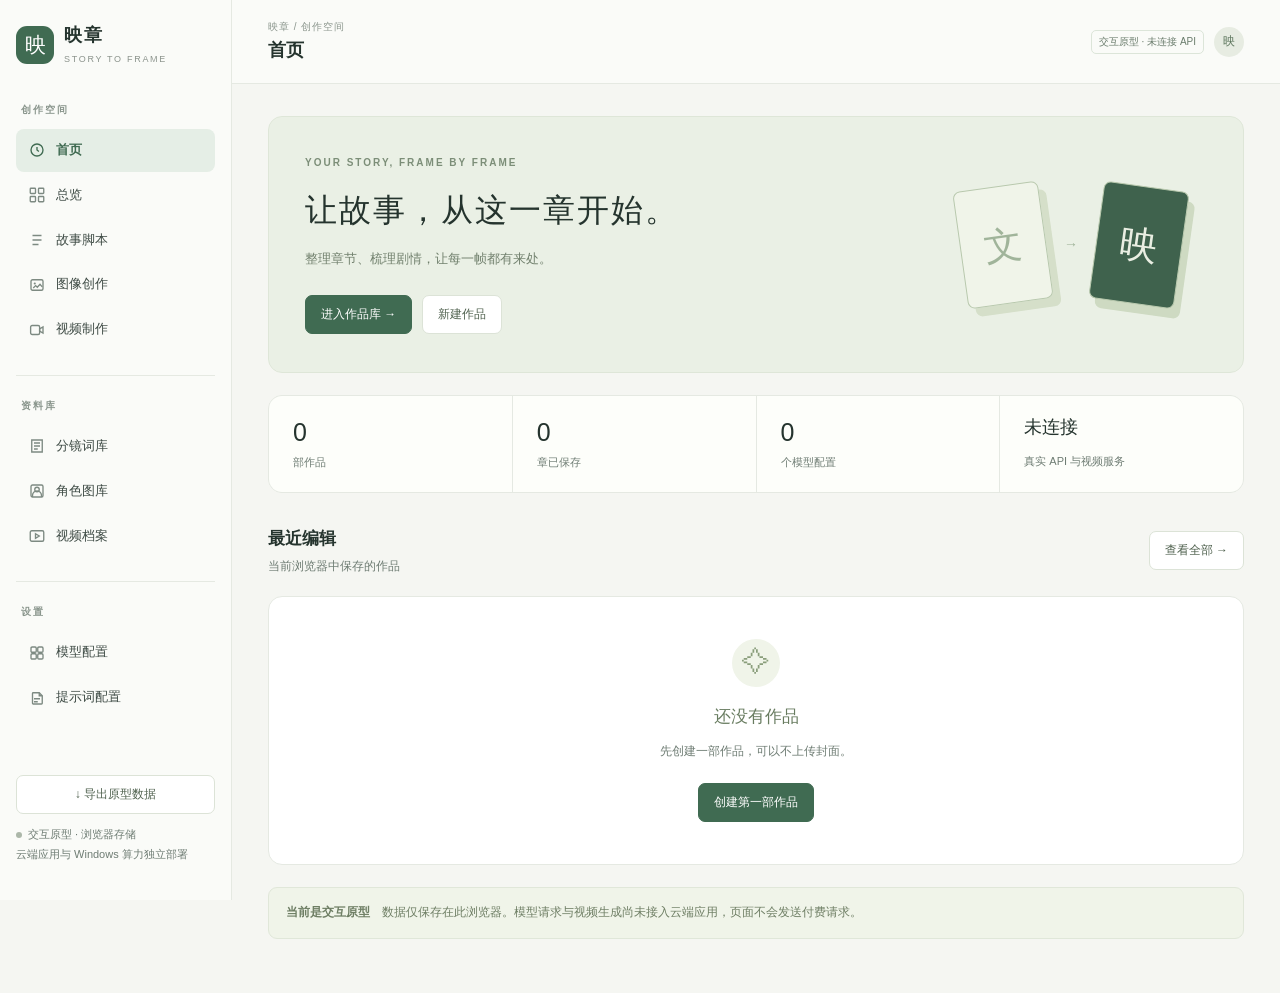
==== commit a5bea0bd: "Add bilingual video prompts, media library and image studio" ====
--- a/src/novel_anime/ui/web/index.html
+++ b/src/novel_anime/ui/web/index.html
@@ -292,7 +292,10 @@
 @media(min-width:801px){#book-layout{grid-template-columns:minmax(0,1fr) 260px}}
 @media(prefers-reduced-motion:reduce){*,*::before,*::after{transition:none!important;scroll-behavior:auto!important}}
 
+.video-prompt-columns{display:grid;grid-template-columns:minmax(0,1fr) minmax(0,1fr);gap:24px;align-items:start}.video-prompt-columns textarea{line-height:1.8;resize:vertical;min-height:420px}@media(max-width:800px){.video-prompt-columns{grid-template-columns:1fr}}
 </style>
+<link rel="stylesheet" href="/library.css">
+<link rel="stylesheet" href="/tables.css">
 </head>
 <body>
 <div class="app">
@@ -306,6 +309,13 @@
         <button type="button" data-nav="text"><svg viewBox="0 0 24 24" fill="none" stroke="currentColor" stroke-width="1.8"><path d="M6 6h12M6 12h12M6 18h8"/></svg>故事脚本</button>
         <button type="button" data-nav="image"><svg viewBox="0 0 24 24" fill="none" stroke="currentColor" stroke-width="1.8"><rect x="4" y="5" width="16" height="14" rx="2"/><circle cx="9" cy="10" r="1.4" fill="currentColor" stroke="none"/><path d="M7 16l3.2-3.2 2.2 2.2L16 11l3 3.5"/></svg>图像创作</button>
         <button type="button" data-nav="video"><svg viewBox="0 0 24 24" fill="none" stroke="currentColor" stroke-width="1.8"><rect x="3.5" y="6" width="12" height="12" rx="2"/><path d="M15.5 10.5 20 8v8l-4.5-2.5z"/></svg>视频制作</button>
+      </nav>
+      <div class="nav-split"></div>
+      <div class="nav-label">资料库</div>
+      <nav class="nav" aria-label="资料库">
+        <button type="button" data-nav="library-prompts"><svg viewBox="0 0 24 24" fill="none" stroke="currentColor" stroke-width="1.8"><path d="M5 4h14v16H5zM8 8h8M8 12h8M8 16h5"/></svg>分镜词库</button>
+        <button type="button" data-nav="library-images"><svg viewBox="0 0 24 24" fill="none" stroke="currentColor" stroke-width="1.8"><rect x="4" y="4" width="16" height="16" rx="2"/><circle cx="12" cy="10" r="3"/><path d="M6 20v-2a6 6 0 0 1 12 0v2"/></svg>角色图库</button>
+        <button type="button" data-nav="library-videos"><svg viewBox="0 0 24 24" fill="none" stroke="currentColor" stroke-width="1.8"><rect x="3" y="5" width="18" height="14" rx="2"/><path d="m10 9 5 3-5 3z"/></svg>视频档案</button>
       </nav>
       <div class="nav-split"></div>
       <div class="nav-label">设置</div>
@@ -394,17 +404,18 @@
 function exportData(){download('映章-原型备份.json',{...data,version:2,exportedAt:new Date().toISOString()});notify('备份已导出，不包含 API 密钥。');}
 function badge(text,tone=''){return `<span class="badge ${tone}">${esc(text)}</span>`;}
 function empty(title,text,action=''){return `<div class="empty-state"><div class="empty-symbol">✧</div><h2>${esc(title)}</h2><p>${esc(text)}</p>${action}</div>`;}
+function emptyTable(headers,title,text,action=''){return `<div class="empty-table-wrap"><table class="empty-data-table"><thead><tr>${headers.map(header=>`<th scope="col">${esc(header)}</th>`).join('')}</tr></thead><tbody><tr><td colspan="${headers.length}">${empty(title,text,action)}</td></tr></tbody></table></div>`;}
 function button(text,action,primary=false){return `<button type="button" class="btn ${primary?'primary':''}" data-action="${action}">${text}</button>`;}
 function render(){
  document.querySelectorAll('[data-nav]').forEach(b=>{b.classList.toggle('active',b.dataset.nav===route);if(b.dataset.nav===route)b.setAttribute('aria-current','page');else b.removeAttribute('aria-current');});
- const inOverview=['overview','image','video'].includes(route);
+ const inOverview=['overview','video'].includes(route);
  const inBook=route==='text'&&current();
  $('page-title').textContent=inBook?current().title:labels[route];
  $('breadcrumb').textContent=inBook?'创作空间 / 故事脚本 / 作品':'映章 / '+(route==='models'||route==='prompts'?'设置':'创作空间');
  $('back-novels').classList.toggle('hidden',!inBook&&!(inOverview&&current()));
  $('text-tabs').classList.toggle('hidden',!inBook);
  document.querySelector('.main').classList.toggle('has-tabs',!!inBook);
- $('novel-shelf').classList.toggle('hidden',!['text','overview','image','video'].includes(route)||!!current());
+ $('novel-shelf').classList.toggle('hidden',!['text','overview','video'].includes(route)||!!current());
  $('book-layout').classList.toggle('hidden',!inBook);
  $('page-note').classList.add('hidden');
  $('workspace').hidden=!!inBook||route==='text'||(inOverview&&!current());
@@ -475,5 +486,5 @@
 render();if(storageWarning)notify(storageWarning);
 
 </script>
-<script src="/cloud.js"></script></body>
+<script src="/cloud.js"></script><script src="/library.js"></script><script src="/tables.js"></script></body>
 </html>
